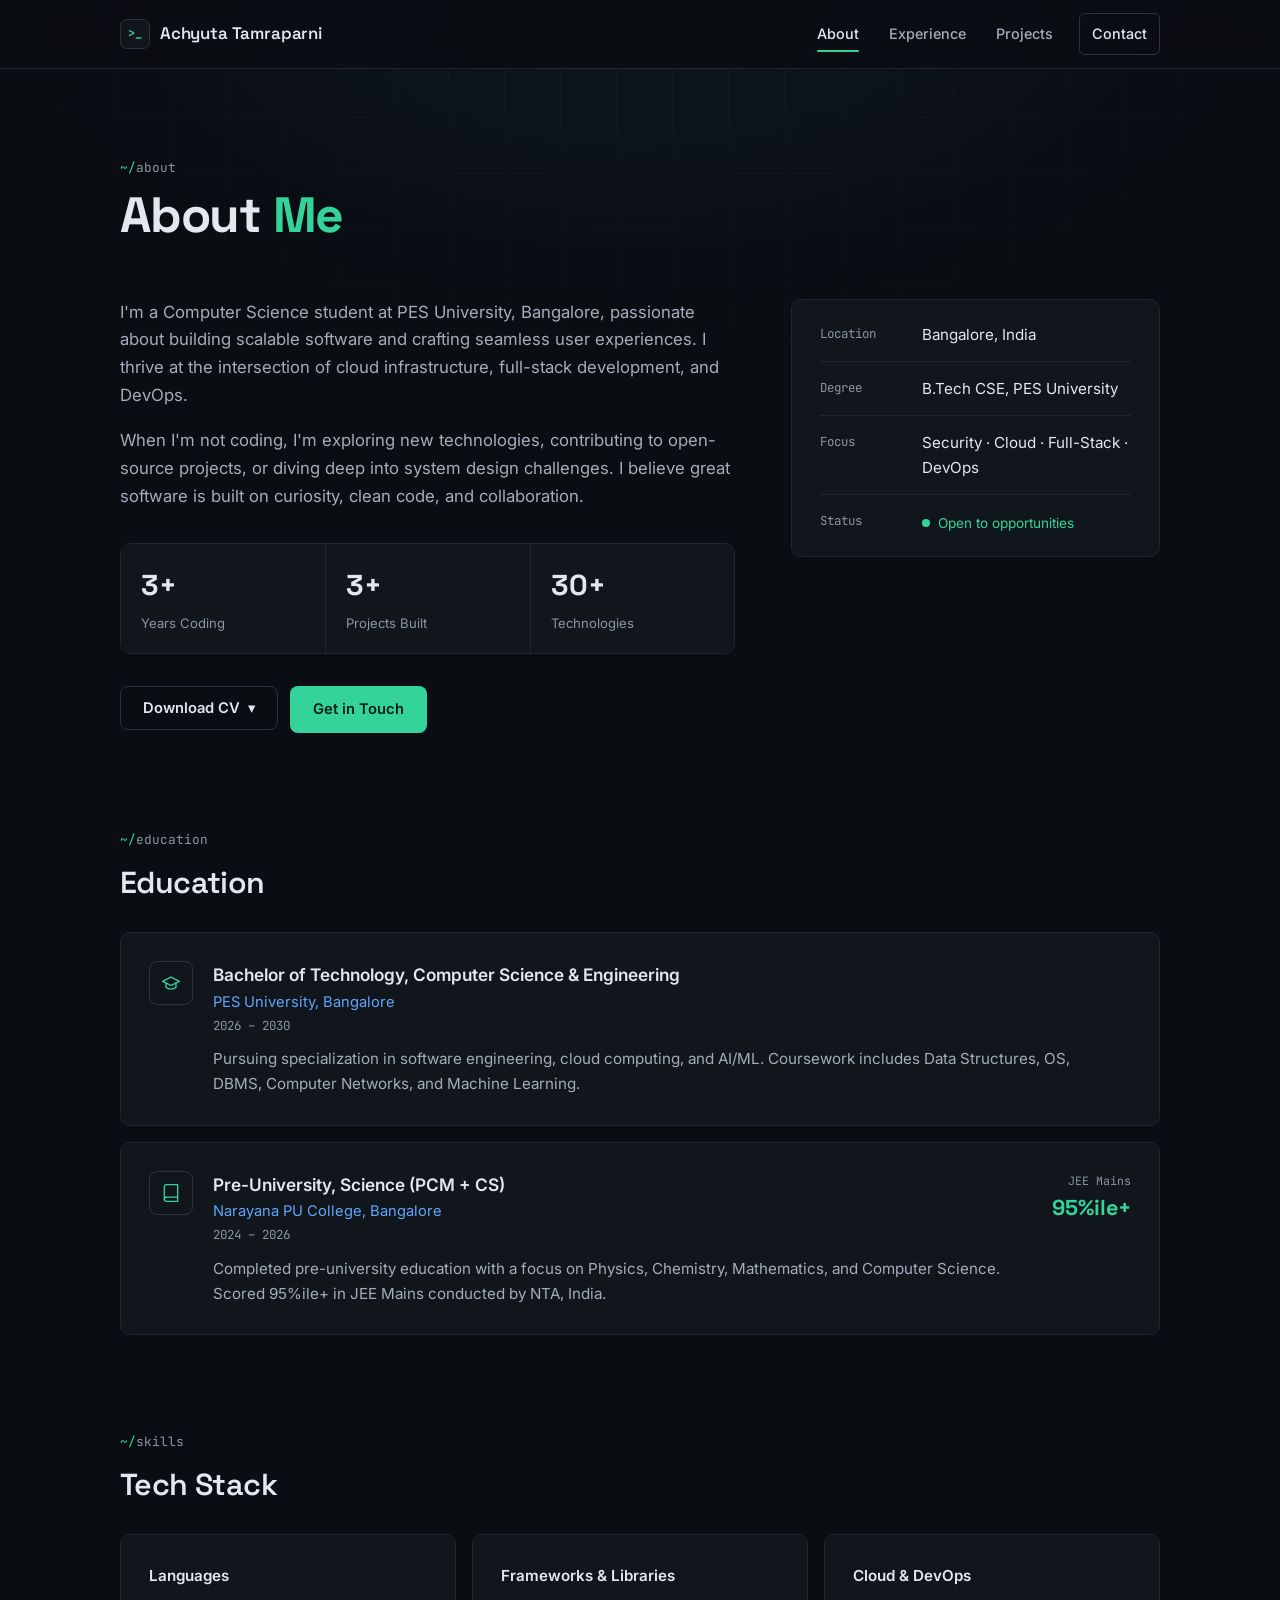
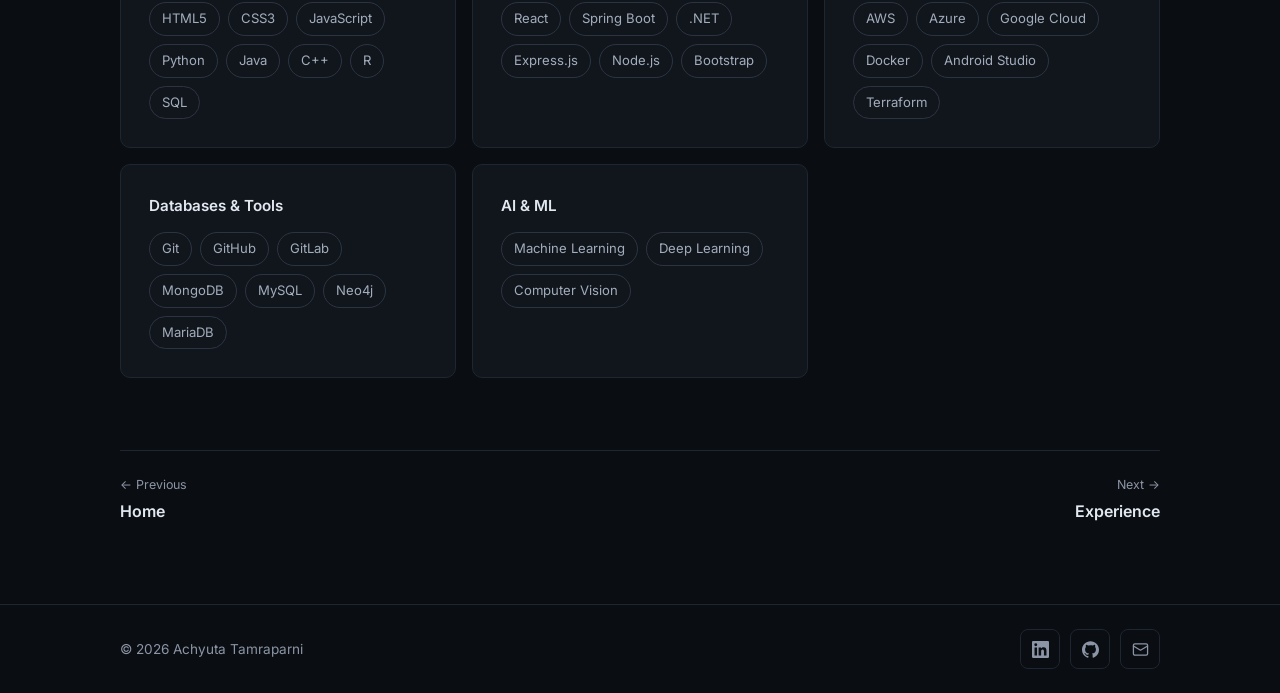
==== about.html @ a8dc063b "Redesign portfolio: dark terminal theme, multi-page layout - Split single page into Home, About, Exp" ====
<!DOCTYPE html>
<html lang="en">

<head>
  <meta charset="UTF-8" />
  <meta name="viewport" content="width=device-width, initial-scale=1.0" />
  <title>About · Achyuta Tamraparni</title>
  <meta name="description" content="About Achyuta Tamraparni: background, education and technical skills." />
  <meta property="og:title" content="About · Achyuta Tamraparni" />
  <meta property="og:description" content="About Achyuta Tamraparni: background, education and technical skills." />
  <meta property="og:image" content="./yuta-img.jpeg" />
  <meta name="theme-color" content="#0a0d12" />
  <link rel="icon" href="data:image/svg+xml,%3Csvg xmlns='http://www.w3.org/2000/svg' viewBox='0 0 32 32'%3E%3Crect width='32' height='32' rx='7' fill='%230a0d12'/%3E%3Ctext x='5' y='22' font-family='monospace' font-size='16' font-weight='700' fill='%2334d399'%3E&gt;_%3C/text%3E%3C/svg%3E" />
  <link rel="preconnect" href="https://fonts.googleapis.com" />
  <link rel="preconnect" href="https://fonts.gstatic.com" crossorigin />
  <link href="https://fonts.googleapis.com/css2?family=Inter:wght@400;500;600;700&family=JetBrains+Mono:wght@400;500;700&family=Space+Grotesk:wght@500;600;700&display=swap" rel="stylesheet" />
  <link rel="stylesheet" href="styles.css" />
</head>

<body>
  <a class="skip-link" href="#main">Skip to content</a>
  <nav id="navbar" aria-label="Primary">
    <div class="nav-inner">
      <a class="logo" href="index.html"><span class="logo-mark" aria-hidden="true">&gt;_</span>Achyuta Tamraparni</a>
      <ul class="nav-links">
        <li><a href="about.html" aria-current="page">About</a></li>
        <li><a href="experience.html">Experience</a></li>
        <li><a href="projects.html">Projects</a></li>
        <li><a href="contact.html" class="nav-cta">Contact</a></li>
      </ul>
      <button class="hamburger" id="hamburger" aria-label="Toggle menu" aria-expanded="false" aria-controls="mobileMenu">
        <span></span><span></span><span></span>
      </button>
    </div>
    <div class="mobile-menu" id="mobileMenu">
      <a href="index.html">Home</a>
      <a href="about.html" aria-current="page">About</a>
      <a href="experience.html">Experience</a>
      <a href="projects.html">Projects</a>
      <a href="contact.html">Contact</a>
    </div>
  </nav>

  <main id="main">
    <header class="page-header reveal">
      <div class="kicker">about</div>
      <h1 class="page-title">About <span class="accent">Me</span></h1>
    </header>

    <div class="about-grid">
      <div class="about-text reveal">
        <p>I'm a Computer Science student at PES University, Bangalore, passionate about building scalable software
          and crafting seamless user experiences. I thrive at the intersection of cloud infrastructure, full-stack
          development, and DevOps.</p>
        <p>When I'm not coding, I'm exploring new technologies, contributing to open-source projects, or diving deep
          into system design challenges. I believe great software is built on curiosity, clean code, and
          collaboration.</p>

        <div class="about-stats">
          <div class="stat-item"><span class="stat-num">3+</span><span class="stat-label">Years Coding</span></div>
          <div class="stat-item"><span class="stat-num">3+</span><span class="stat-label">Projects Built</span></div>
          <div class="stat-item"><span class="stat-num">30+</span><span class="stat-label">Technologies</span></div>
        </div>

        <div class="about-actions">
          <div class="download-dropdown">
            <button class="btn btn-outline download-btn" aria-haspopup="true" aria-expanded="false">
              Download CV <span class="arrow" aria-hidden="true">▾</span>
            </button>
            <div class="dropdown-menu">
              <a href="yuta-cv.pdf" download><span>PDF Format</span><span class="ext">.pdf</span></a>
              <a href="Modern_Simple_ATS_Friendly_LateX_CV.docx" download><span>DOCX Format</span><span class="ext">.docx</span></a>
            </div>
          </div>
          <a href="contact.html" class="btn btn-primary">Get in Touch</a>
        </div>
      </div>

      <div class="card info-card reveal">
        <div class="info-row"><span class="info-key">Location</span><span class="info-val">Bangalore, India</span></div>
        <div class="info-row"><span class="info-key">Degree</span><span class="info-val">B.Tech CSE, PES University</span></div>
        <div class="info-row"><span class="info-key">Focus</span><span class="info-val">Security · Cloud · Full-Stack · DevOps</span></div>
        <div class="info-row"><span class="info-key">Status</span><span class="info-val"><span class="status"><span class="badge-dot"></span>Open to opportunities</span></span></div>
      </div>
    </div>

    <section class="section" id="education" aria-labelledby="eduTitle">
      <div class="kicker">education</div>
      <h2 class="section-title"><span id="eduTitle">Education</span></h2>
      <div class="edu-list">
        <article class="card edu-card reveal">
          <div class="icon-box"><svg viewBox="0 0 24 24" aria-hidden="true" stroke-linecap="round" stroke-linejoin="round"><path d="M22 10 12 5 2 10l10 5 10-5z"/><path d="M6 12v5c3 3 9 3 12 0v-5"/></svg></div>
          <div>
            <h3 class="edu-degree">Bachelor of Technology, Computer Science &amp; Engineering</h3>
            <div class="edu-school">PES University, Bangalore</div>
            <div class="edu-year">2026 – 2030</div>
            <p class="edu-desc">Pursuing specialization in software engineering, cloud computing, and AI/ML. Coursework includes
              Data Structures, OS, DBMS, Computer Networks, and Machine Learning.</p>
          </div>
        </article>

        <article class="card edu-card reveal">
          <div class="icon-box"><svg viewBox="0 0 24 24" aria-hidden="true" stroke-linecap="round" stroke-linejoin="round"><path d="M4 19.5A2.5 2.5 0 0 1 6.5 17H20V2H6.5A2.5 2.5 0 0 0 4 4.5v15z"/><path d="M6.5 17A2.5 2.5 0 0 0 4 19.5 2.5 2.5 0 0 0 6.5 22H20v-5"/></svg></div>
          <div>
            <h3 class="edu-degree">Pre-University, Science (PCM + CS)</h3>
            <div class="edu-school">Narayana PU College, Bangalore</div>
            <div class="edu-year">2024 – 2026</div>
            <p class="edu-desc">Completed pre-university education with a focus on Physics, Chemistry, Mathematics, and
              Computer Science. Scored 95%ile+ in JEE Mains conducted by NTA, India.</p>
          </div>
          <div class="edu-score"><span>JEE Mains</span><strong>95%ile+</strong></div>
        </article>
      </div>
    </section>

    <section class="section" id="skills" aria-labelledby="skillsTitle">
      <div class="kicker">skills</div>
      <h2 class="section-title"><span id="skillsTitle">Tech Stack</span></h2>
      <div class="skills-grid">
        <div class="card reveal">
          <div class="skill-cat-label">Languages</div>
          <div class="skill-chips"><span class="skill-chip">HTML5</span><span class="skill-chip">CSS3</span><span class="skill-chip">JavaScript</span><span class="skill-chip">Python</span><span class="skill-chip">Java</span><span class="skill-chip">C++</span><span class="skill-chip">R</span><span class="skill-chip">SQL</span></div>
        </div>
        <div class="card reveal">
          <div class="skill-cat-label">Frameworks &amp; Libraries</div>
          <div class="skill-chips"><span class="skill-chip">React</span><span class="skill-chip">Spring Boot</span><span class="skill-chip">.NET</span><span class="skill-chip">Express.js</span><span class="skill-chip">Node.js</span><span class="skill-chip">Bootstrap</span></div>
        </div>
        <div class="card reveal">
          <div class="skill-cat-label">Cloud &amp; DevOps</div>
          <div class="skill-chips"><span class="skill-chip">AWS</span><span class="skill-chip">Azure</span><span class="skill-chip">Google Cloud</span><span class="skill-chip">Docker</span><span class="skill-chip">Android Studio</span><span class="skill-chip">Terraform</span></div>
        </div>
        <div class="card reveal">
          <div class="skill-cat-label">Databases &amp; Tools</div>
          <div class="skill-chips"><span class="skill-chip">Git</span><span class="skill-chip">GitHub</span><span class="skill-chip">GitLab</span><span class="skill-chip">MongoDB</span><span class="skill-chip">MySQL</span><span class="skill-chip">Neo4j</span><span class="skill-chip">MariaDB</span></div>
        </div>
        <div class="card reveal">
          <div class="skill-cat-label">AI &amp; ML</div>
          <div class="skill-chips"><span class="skill-chip">Machine Learning</span><span class="skill-chip">Deep Learning</span><span class="skill-chip">Computer Vision</span></div>
        </div>
      </div>
    </section>
    <nav class="pager" aria-label="Page navigation"><a href="index.html" class="prev"><span>← Previous</span>Home</a><a href="experience.html" class="next"><span>Next →</span>Experience</a></nav>
  </main>

  <footer class="site-footer">
    <div class="footer-inner">
      <span class="footer-copy">© <span id="year">2026</span> Achyuta Tamraparni</span>
      <div class="socials">
          <a href="https://www.linkedin.com/in/achyuta-tamraparni-a82a06256" class="social-link" aria-label="LinkedIn" target="_blank" rel="noopener"><svg viewBox="0 0 24 24" aria-hidden="true"><path d="M20.45 20.45h-3.56v-5.57c0-1.33-.03-3.04-1.85-3.04-1.86 0-2.14 1.45-2.14 2.95v5.66H9.34V9h3.41v1.56h.05c.48-.9 1.64-1.85 3.37-1.85 3.6 0 4.27 2.37 4.27 5.45v6.3zM5.34 7.43a2.07 2.07 0 1 1 0-4.14 2.07 2.07 0 0 1 0 4.14zm1.78 13.02H3.56V9h3.56v11.45zM22.22 0H1.77C.8 0 0 .78 0 1.73v20.54C0 23.22.8 24 1.77 24h20.45c.98 0 1.78-.78 1.78-1.73V1.73C24 .78 23.2 0 22.22 0z"/></svg></a>
          <a href="https://github.com/ollivanter" class="social-link" aria-label="GitHub" target="_blank" rel="noopener"><svg viewBox="0 0 24 24" aria-hidden="true"><path d="M12 .3C5.37.3 0 5.67 0 12.3c0 5.3 3.44 9.8 8.21 11.39.6.11.82-.26.82-.58v-2.03c-3.34.72-4.04-1.61-4.04-1.61-.55-1.39-1.34-1.76-1.34-1.76-1.09-.75.08-.73.08-.73 1.2.08 1.84 1.23 1.84 1.23 1.07 1.84 2.81 1.31 3.5 1 .11-.78.42-1.31.76-1.61-2.67-.3-5.47-1.33-5.47-5.93 0-1.31.47-2.38 1.24-3.22-.12-.3-.54-1.52.12-3.17 0 0 1.01-.32 3.3 1.23a11.5 11.5 0 0 1 3-.4c1.02.005 2.04.14 3 .4 2.28-1.55 3.29-1.23 3.29-1.23.66 1.65.24 2.87.12 3.17.77.84 1.23 1.91 1.23 3.22 0 4.61-2.81 5.63-5.48 5.92.43.37.81 1.1.81 2.22v3.29c0 .32.22.7.83.58C20.57 22.1 24 17.6 24 12.3 24 5.67 18.63.3 12 .3z"/></svg></a>
          <a href="mailto:achyutatamweb@gmail.com" class="social-link" aria-label="Email"><svg class="stroke" viewBox="0 0 24 24" aria-hidden="true" stroke-linecap="round" stroke-linejoin="round"><rect x="2" y="4" width="20" height="16" rx="2"/><path d="m22 7-10 6L2 7"/></svg></a>
        </div>
    </div>
  </footer>

  <script src="typewriter.js" defer></script>
</body>

</html>
---- styles.css ----
/* ═══════════════════════════════════════════════
   ACHYUTA PORTFOLIO — styles.css
   Dark, minimal theme with subtle terminal accents
   ═══════════════════════════════════════════════ */

:root {
  --bg: #0a0d12;
  --bg-elev: #0e1218;
  --surface: #11161d;
  --surface-2: #161c25;
  --border: #1e2631;
  --border-strong: #2b3542;

  --text: #e2e8f0;
  --text-dim: #a3adbb;
  --muted: #8b95a5;

  --accent: #34d399;
  --accent-hover: #5fe0b0;
  --accent-dim: rgba(52, 211, 153, .12);
  --blue: #60a5fa;
  --red: #f87171;

  --font-display: 'Space Grotesk', 'Inter', system-ui, sans-serif;
  --font-sans: 'Inter', system-ui, -apple-system, 'Segoe UI', Roboto, sans-serif;
  --font-mono: 'JetBrains Mono', ui-monospace, SFMono-Regular, Menlo, Consolas, monospace;

  --radius: 10px;
  --nav-h: 68px;
  --maxw: 1120px;
  --gutter: clamp(16px, 4vw, 40px);
}

*,
*::before,
*::after {
  box-sizing: border-box;
  margin: 0;
  padding: 0;
}

html {
  -webkit-text-size-adjust: 100%;
  scroll-behavior: smooth;
}

body {
  min-height: 100vh;
  display: flex;
  flex-direction: column;
  background: var(--bg);
  color: var(--text);
  font-family: var(--font-sans);
  font-size: 16px;
  line-height: 1.65;
  -webkit-font-smoothing: antialiased;
  overflow-x: hidden;
}

/* Faint grid that fades out toward the edges */
body::before {
  content: '';
  position: fixed;
  inset: 0;
  z-index: -1;
  pointer-events: none;
  background-image:
    linear-gradient(rgba(255, 255, 255, .025) 1px, transparent 1px),
    linear-gradient(90deg, rgba(255, 255, 255, .025) 1px, transparent 1px);
  background-size: 56px 56px;
  -webkit-mask-image: radial-gradient(ellipse 70% 55% at 50% 0%, #000 20%, transparent 100%);
  mask-image: radial-gradient(ellipse 70% 55% at 50% 0%, #000 20%, transparent 100%);
}

/* Soft accent glow at the top of the viewport */
body::after {
  content: '';
  position: fixed;
  top: -35vh;
  left: 50%;
  width: 100vw;
  height: 70vh;
  transform: translateX(-50%);
  z-index: -1;
  pointer-events: none;
  background: radial-gradient(ellipse at center, rgba(52, 211, 153, .06), rgba(96, 165, 250, .03) 40%, transparent 70%);
}

img {
  max-width: 100%;
  display: block;
}

a {
  color: inherit;
  text-decoration: none;
}

::selection {
  background: var(--accent);
  color: var(--bg);
}

:focus-visible {
  outline: 2px solid var(--accent);
  outline-offset: 3px;
  border-radius: 4px;
}

.skip-link {
  position: absolute;
  left: 16px;
  top: -48px;
  z-index: 200;
  padding: 8px 14px;
  background: var(--accent);
  color: var(--bg);
  font-size: .85rem;
  font-weight: 600;
  border-radius: 6px;
}

.skip-link:focus {
  top: 12px;
}

.accent {
  color: var(--accent);
}

/* ═══ NAVBAR ═══ */
#navbar {
  position: sticky;
  top: 0;
  z-index: 100;
  background: rgba(10, 13, 18, .8);
  -webkit-backdrop-filter: blur(12px);
  backdrop-filter: blur(12px);
  border-bottom: 1px solid var(--border);
}

.nav-inner {
  max-width: var(--maxw);
  height: var(--nav-h);
  margin: 0 auto;
  padding: 0 var(--gutter);
  display: flex;
  align-items: center;
  justify-content: space-between;
  gap: 24px;
}

.logo {
  display: inline-flex;
  align-items: center;
  gap: 10px;
  font-family: var(--font-display);
  font-size: 1.05rem;
  font-weight: 600;
  letter-spacing: -.01em;
  white-space: nowrap;
}

.logo-mark {
  display: grid;
  place-items: center;
  width: 30px;
  height: 30px;
  border: 1px solid var(--border-strong);
  border-radius: 7px;
  background: var(--surface);
  font-family: var(--font-mono);
  font-size: .75rem;
  font-weight: 700;
  color: var(--accent);
}

.nav-links {
  display: flex;
  align-items: center;
  gap: 6px;
  list-style: none;
}

.nav-links a {
  position: relative;
  display: block;
  padding: 8px 12px;
  border-radius: 6px;
  font-size: .9rem;
  font-weight: 500;
  color: var(--text-dim);
  transition: color .2s, background .2s;
}

.nav-links a:hover {
  color: var(--text);
}

.nav-links a[aria-current="page"] {
  color: var(--text);
}

.nav-links a[aria-current="page"]:not(.nav-cta)::after {
  content: '';
  position: absolute;
  left: 12px;
  right: 12px;
  bottom: 2px;
  height: 2px;
  border-radius: 2px;
  background: var(--accent);
}

.nav-links .nav-cta {
  margin-left: 8px;
  border: 1px solid var(--border-strong);
  color: var(--text);
}

.nav-links .nav-cta:hover,
.nav-links .nav-cta[aria-current="page"] {
  border-color: var(--accent);
  color: var(--accent);
}

.hamburger {
  display: none;
  flex-direction: column;
  justify-content: center;
  gap: 5px;
  width: 40px;
  height: 40px;
  padding: 0 9px;
  background: none;
  border: 1px solid var(--border);
  border-radius: 8px;
  cursor: pointer;
}

.hamburger span {
  display: block;
  height: 2px;
  background: var(--text);
  transition: transform .25s, opacity .25s;
}

.hamburger.open span:nth-child(1) {
  transform: translateY(7px) rotate(45deg);
}

.hamburger.open span:nth-child(2) {
  opacity: 0;
}

.hamburger.open span:nth-child(3) {
  transform: translateY(-7px) rotate(-45deg);
}

.mobile-menu {
  display: none;
}

/* ═══ LAYOUT ═══ */
main {
  flex: 1;
  width: 100%;
  max-width: var(--maxw);
  margin: 0 auto;
  padding: clamp(40px, 7vw, 88px) var(--gutter) 80px;
}

/* Small mono label above headings, e.g. "~/projects" */
.kicker {
  font-family: var(--font-mono);
  font-size: .8rem;
  color: var(--muted);
}

.kicker::before {
  content: '~/';
  color: var(--accent);
}

.page-header {
  margin-bottom: clamp(32px, 5vw, 56px);
}

.page-title {
  margin-top: 10px;
  font-family: var(--font-display);
  font-size: clamp(2.1rem, 5vw, 3.1rem);
  font-weight: 700;
  line-height: 1.1;
  letter-spacing: -.025em;
}

.page-sub {
  margin-top: 12px;
  max-width: 60ch;
  color: var(--text-dim);
  font-size: 1.05rem;
}

.section {
  margin-top: clamp(56px, 9vw, 96px);
}

.section-title {
  margin: 8px 0 24px;
  font-family: var(--font-display);
  font-size: clamp(1.5rem, 3vw, 1.9rem);
  font-weight: 600;
  letter-spacing: -.02em;
}

/* ═══ TERMINAL (home only) ═══ */
.terminal {
  background: var(--bg-elev);
  border: 1px solid var(--border);
  border-radius: var(--radius);
  box-shadow: 0 24px 60px -28px rgba(0, 0, 0, .8);
  overflow: hidden;
}

.term-bar {
  display: flex;
  align-items: center;
  gap: 12px;
  height: 36px;
  padding: 0 14px;
  background: var(--surface);
  border-bottom: 1px solid var(--border);
  font-family: var(--font-mono);
  font-size: .75rem;
  color: var(--muted);
}

.term-dots {
  display: flex;
  gap: 6px;
}

.term-dots i {
  width: 10px;
  height: 10px;
  border-radius: 50%;
  background: var(--border-strong);
}

.term-body {
  padding: 18px 20px 22px;
  font-family: var(--font-mono);
  font-size: .86rem;
  line-height: 1.7;
}

.prompt {
  color: var(--text);
  overflow-wrap: anywhere;
}

.prompt .line {
  display: block;
}

.prompt .frame {
  color: var(--accent);
}

.prompt .user {
  color: var(--blue);
  font-weight: 700;
}

.prompt .path {
  font-weight: 700;
}

.prompt .sym {
  color: var(--blue);
  font-weight: 700;
}

.term-body .out {
  margin: 4px 0 14px;
  color: var(--text-dim);
}

.caret {
  display: inline-block;
  width: .55em;
  height: 1.1em;
  vertical-align: text-bottom;
  background: var(--accent);
  animation: blink 1.1s steps(1) infinite;
}

@keyframes blink {
  50% {
    opacity: 0;
  }
}

.ls-list {
  display: grid;
  gap: 2px;
  margin: 4px 0 14px;
  list-style: none;
}

.ls-list a {
  display: grid;
  grid-template-columns: auto 1fr;
  gap: 18px;
  padding: 3px 8px;
  margin: 0 -8px;
  border-radius: 5px;
  color: var(--text-dim);
  transition: background .15s;
}

.ls-list a:hover {
  background: var(--surface-2);
}

.ls-list .perm {
  color: var(--muted);
}

.ls-list .name {
  color: var(--blue);
  font-weight: 700;
}

.ls-list a:hover .name {
  color: var(--accent);
}

.ls-list .desc {
  color: var(--muted);
}

/* ═══ BUTTONS ═══ */
.btn {
  display: inline-flex;
  align-items: center;
  justify-content: center;
  gap: 8px;
  min-height: 44px;
  padding: 10px 22px;
  border: 1px solid transparent;
  border-radius: 8px;
  font-family: var(--font-sans);
  font-size: .92rem;
  font-weight: 600;
  cursor: pointer;
  transition: background .2s, color .2s, border-color .2s;
}

.btn-primary {
  background: var(--accent);
  color: #062016;
}

.btn-primary:hover {
  background: var(--accent-hover);
}

.btn-outline {
  border-color: var(--border-strong);
  color: var(--text);
  background: transparent;
}

.btn-outline:hover {
  border-color: var(--accent);
  color: var(--accent);
}

.btn:disabled {
  opacity: .7;
  cursor: progress;
}

/* ═══ SOCIALS ═══ */
.socials {
  display: flex;
  gap: 10px;
}

.social-link {
  display: grid;
  place-items: center;
  width: 40px;
  height: 40px;
  border: 1px solid var(--border);
  border-radius: 8px;
  color: var(--muted);
  transition: color .2s, border-color .2s;
}

.social-link:hover {
  color: var(--accent);
  border-color: var(--accent);
}

.social-link svg {
  width: 17px;
  height: 17px;
  fill: currentColor;
}

.social-link svg.stroke {
  fill: none;
  stroke: currentColor;
  stroke-width: 1.8;
}

/* ═══ STATUS BADGE ═══ */
.status {
  display: inline-flex;
  align-items: center;
  gap: 8px;
  font-size: .85rem;
  color: var(--accent);
}

.badge-dot {
  width: 8px;
  height: 8px;
  flex: none;
  border-radius: 50%;
  background: var(--accent);
  box-shadow: 0 0 0 0 rgba(52, 211, 153, .6);
  animation: pulse 2s infinite;
}

@keyframes pulse {
  70% {
    box-shadow: 0 0 0 8px rgba(52, 211, 153, 0);
  }

  100% {
    box-shadow: 0 0 0 0 rgba(52, 211, 153, 0);
  }
}

/* ═══ HOME / HERO ═══ */
.hero {
  display: grid;
  grid-template-columns: minmax(0, 1fr) auto;
  gap: clamp(32px, 6vw, 80px);
  align-items: center;
}

.hero-name {
  margin: 14px 0 16px;
  font-family: var(--font-display);
  font-size: clamp(2.6rem, 7vw, 4.4rem);
  font-weight: 700;
  line-height: 1.02;
  letter-spacing: -.035em;
}

.hero-role-row {
  min-height: 1.8em;
  font-family: var(--font-mono);
  font-size: clamp(1rem, 2.3vw, 1.2rem);
  color: var(--text-dim);
}

#typedText {
  color: var(--text);
}

.hero-meta {
  margin-top: 16px;
  max-width: 52ch;
  color: var(--text-dim);
  font-size: 1.02rem;
}

.hero-actions {
  display: flex;
  flex-wrap: wrap;
  gap: 12px;
  margin: 32px 0 28px;
}

.hero-photo-card {
  width: 300px;
  background: var(--surface);
  border: 1px solid var(--border);
  border-radius: 14px;
  padding: 10px;
}

.hero-photo {
  width: 100%;
  height: auto;
  aspect-ratio: 4 / 5;
  object-fit: cover;
  border-radius: 8px;
}

.hero-photo-initials {
  display: none;
  aspect-ratio: 4 / 5;
  place-items: center;
  font-family: var(--font-display);
  font-size: 3rem;
  color: var(--accent);
}

.hero-photo-card.no-img .hero-photo {
  display: none;
}

.hero-photo-card.no-img .hero-photo-initials {
  display: grid;
}

.photo-caption {
  display: flex;
  justify-content: space-between;
  align-items: center;
  gap: 12px;
  padding: 12px 6px 4px;
  font-size: .85rem;
  color: var(--muted);
}

.home-terminal {
  margin-top: clamp(56px, 9vw, 96px);
}

/* ═══ CARDS (shared) ═══ */
.card {
  background: var(--surface);
  border: 1px solid var(--border);
  border-radius: var(--radius);
  padding: clamp(20px, 3vw, 28px);
  transition: border-color .25s, transform .25s;
}

.card:hover {
  border-color: var(--border-strong);
}

.placeholder {
  color: var(--muted);
  font-style: italic;
}

.tags {
  display: flex;
  flex-wrap: wrap;
  gap: 6px;
  margin-top: 16px;
}

.tags span {
  padding: 3px 9px;
  border-radius: 999px;
  background: var(--accent-dim);
  color: var(--accent);
  font-family: var(--font-mono);
  font-size: .72rem;
}

.icon-box {
  display: grid;
  place-items: center;
  flex: none;
  width: 44px;
  height: 44px;
  border: 1px solid var(--border-strong);
  border-radius: 8px;
  color: var(--accent);
}

.icon-box svg {
  width: 20px;
  height: 20px;
  stroke: currentColor;
  fill: none;
  stroke-width: 1.6;
}

/* ═══ ABOUT ═══ */
.about-grid {
  display: grid;
  grid-template-columns: minmax(0, 1.25fr) minmax(0, .75fr);
  gap: clamp(28px, 5vw, 56px);
  align-items: start;
}

.about-text p {
  color: var(--text-dim);
  font-size: 1.05rem;
  margin-bottom: 18px;
}

.about-stats {
  display: grid;
  grid-template-columns: repeat(3, 1fr);
  margin: 32px 0;
  border: 1px solid var(--border);
  border-radius: var(--radius);
  overflow: hidden;
}

.stat-item {
  padding: 18px 20px;
  background: var(--surface);
}

.stat-item+.stat-item {
  border-left: 1px solid var(--border);
}

.stat-num {
  display: block;
  font-family: var(--font-display);
  font-size: 1.8rem;
  font-weight: 700;
  color: var(--text);
}

.stat-label {
  font-size: .82rem;
  color: var(--muted);
}

.about-actions {
  display: flex;
  flex-wrap: wrap;
  gap: 12px;
}

.info-card {
  display: grid;
  gap: 0;
  padding: 8px clamp(20px, 3vw, 28px);
}

.info-row {
  display: grid;
  grid-template-columns: 9ch minmax(0, 1fr);
  gap: 12px;
  padding: 14px 0;
  border-bottom: 1px solid var(--border);
}

.info-row:last-child {
  border-bottom: 0;
}

.info-key {
  font-family: var(--font-mono);
  font-size: .78rem;
  color: var(--muted);
  padding-top: 2px;
}

.info-val {
  font-size: .95rem;
  color: var(--text);
}

/* CV download dropdown */
.download-dropdown {
  position: relative;
  display: inline-block;
}

.download-btn .arrow {
  transition: transform .2s;
}

.download-dropdown.active .download-btn .arrow {
  transform: rotate(180deg);
}

.dropdown-menu {
  position: absolute;
  top: calc(100% + 8px);
  left: 0;
  z-index: 20;
  min-width: 200px;
  padding: 6px;
  background: var(--surface-2);
  border: 1px solid var(--border-strong);
  border-radius: var(--radius);
  box-shadow: 0 16px 40px rgba(0, 0, 0, .5);
  opacity: 0;
  visibility: hidden;
  transform: translateY(-6px);
  transition: opacity .18s, transform .18s, visibility .18s;
}

.download-dropdown.active .dropdown-menu {
  opacity: 1;
  visibility: visible;
  transform: translateY(0);
}

.dropdown-menu a {
  display: flex;
  justify-content: space-between;
  gap: 12px;
  padding: 10px 12px;
  border-radius: 6px;
  font-size: .88rem;
  color: var(--text-dim);
}

.dropdown-menu a:hover {
  background: var(--accent-dim);
  color: var(--accent);
}

.dropdown-menu .ext {
  font-family: var(--font-mono);
  font-size: .78rem;
  color: var(--muted);
}

/* ═══ EDUCATION ═══ */
.edu-list {
  display: grid;
  gap: 16px;
}

.edu-card {
  display: grid;
  grid-template-columns: auto minmax(0, 1fr) auto;
  gap: 20px;
  align-items: start;
}

.edu-degree {
  font-size: 1.08rem;
  font-weight: 600;
}

.edu-school {
  color: var(--blue);
  font-size: .92rem;
}

.edu-year {
  margin: 2px 0 10px;
  font-family: var(--font-mono);
  font-size: .78rem;
  color: var(--muted);
}

.edu-desc {
  color: var(--text-dim);
  font-size: .95rem;
}

.edu-score {
  text-align: right;
}

.edu-score span {
  display: block;
  font-family: var(--font-mono);
  font-size: .72rem;
  color: var(--muted);
}

.edu-score strong {
  font-family: var(--font-display);
  font-size: 1.35rem;
  color: var(--accent);
}

/* ═══ SKILLS ═══ */
.skills-grid {
  display: grid;
  grid-template-columns: repeat(auto-fit, minmax(min(100%, 300px), 1fr));
  gap: 16px;
}

.skill-cat-label {
  margin-bottom: 14px;
  font-size: .95rem;
  font-weight: 600;
}

.skill-chips {
  display: flex;
  flex-wrap: wrap;
  gap: 8px;
}

.skill-chip {
  padding: 5px 12px;
  border: 1px solid var(--border-strong);
  border-radius: 999px;
  font-size: .82rem;
  color: var(--text-dim);
  transition: color .2s, border-color .2s;
}

.skill-chip:hover {
  color: var(--accent);
  border-color: var(--accent);
}

/* ═══ EXPERIENCE (timeline) ═══ */
.timeline {
  position: relative;
  display: grid;
  gap: 20px;
  padding-left: 28px;
}

.timeline::before {
  content: '';
  position: absolute;
  left: 5px;
  top: 8px;
  bottom: 8px;
  width: 1px;
  background: var(--border-strong);
}

.timeline-item {
  position: relative;
}

.timeline-dot {
  position: absolute;
  left: -28px;
  top: 30px;
  width: 11px;
  height: 11px;
  border-radius: 50%;
  background: var(--bg);
  border: 2px solid var(--accent);
}

.tl-header {
  display: flex;
  flex-wrap: wrap;
  justify-content: space-between;
  gap: 8px 16px;
  margin-bottom: 14px;
}

.tl-role {
  font-size: 1.1rem;
  font-weight: 600;
}

.tl-org {
  color: var(--blue);
  font-size: .92rem;
}

.tl-date {
  font-family: var(--font-mono);
  font-size: .78rem;
  color: var(--muted);
}

.tl-bullets {
  display: grid;
  gap: 6px;
  list-style: none;
  color: var(--text-dim);
  font-size: .95rem;
}

.tl-bullets li {
  position: relative;
  padding-left: 18px;
}

.tl-bullets li::before {
  content: '';
  position: absolute;
  left: 2px;
  top: .7em;
  width: 6px;
  height: 6px;
  border-radius: 50%;
  background: var(--accent);
}

/* ═══ PROJECTS ═══ */
.projects-grid {
  display: grid;
  grid-template-columns: repeat(auto-fit, minmax(min(100%, 300px), 1fr));
  gap: 20px;
}

.project-card {
  display: flex;
  flex-direction: column;
}

.project-card:hover {
  border-color: rgba(52, 211, 153, .45);
  transform: translateY(-2px);
}

.project-top {
  display: flex;
  justify-content: space-between;
  align-items: center;
  margin-bottom: 18px;
}

.project-num {
  font-family: var(--font-mono);
  font-size: .78rem;
  color: var(--muted);
}

.project-title {
  margin-bottom: 8px;
  font-family: var(--font-display);
  font-size: 1.25rem;
  font-weight: 600;
  letter-spacing: -.01em;
}

.project-desc {
  flex: 1;
  color: var(--text-dim);
  font-size: .95rem;
}

.project-links {
  display: flex;
  gap: 20px;
  margin-top: 20px;
  padding-top: 16px;
  border-top: 1px solid var(--border);
}

.project-link {
  font-size: .88rem;
  font-weight: 500;
  color: var(--text-dim);
  transition: color .2s;
}

.project-link:hover {
  color: var(--accent);
}

/* ═══ CONTACT ═══ */
.contact-grid {
  display: grid;
  grid-template-columns: minmax(0, .8fr) minmax(0, 1.2fr);
  gap: clamp(24px, 4vw, 48px);
  align-items: start;
}

.contact-info {
  display: grid;
  gap: 12px;
}

.contact-item {
  display: flex;
  align-items: center;
  gap: 16px;
  padding: 16px 18px;
}

.contact-item>div:last-child {
  min-width: 0;
}

.contact-label {
  font-size: .78rem;
  color: var(--muted);
}

.contact-val {
  display: block;
  overflow-wrap: anywhere;
  color: var(--text);
  font-size: .95rem;
  transition: color .2s;
}

a.contact-val:hover {
  color: var(--accent);
}

.contact-form {
  display: grid;
  gap: 18px;
}

.form-row {
  display: grid;
  grid-template-columns: 1fr 1fr;
  gap: 18px;
}

.field {
  display: grid;
  gap: 6px;
}

.field label {
  font-size: .85rem;
  font-weight: 500;
  color: var(--text-dim);
}

.form-input {
  width: 100%;
  padding: 11px 14px;
  background: var(--bg);
  border: 1px solid var(--border-strong);
  border-radius: 8px;
  color: var(--text);
  font-family: var(--font-sans);
  font-size: .95rem;
  transition: border-color .2s, box-shadow .2s;
}

.form-input::placeholder {
  color: #5f6978;
}

.form-input:focus {
  outline: none;
  border-color: var(--accent);
  box-shadow: 0 0 0 3px var(--accent-dim);
}

.form-textarea {
  min-height: 160px;
  resize: vertical;
}

.form-btn {
  justify-self: start;
}

.form-feedback {
  min-height: 1.2em;
  font-size: .88rem;
}

.form-feedback:empty {
  display: none;
}

.form-feedback.success {
  color: var(--accent);
}

.form-feedback.error {
  color: var(--red);
}

/* ═══ PAGER ═══ */
.pager {
  display: flex;
  justify-content: space-between;
  gap: 16px;
  margin-top: 72px;
  padding-top: 24px;
  border-top: 1px solid var(--border);
}

.pager a {
  display: grid;
  gap: 2px;
  font-weight: 600;
  color: var(--text);
  transition: color .2s;
}

.pager a span {
  font-size: .78rem;
  font-weight: 400;
  color: var(--muted);
}

.pager a:hover {
  color: var(--accent);
}

.pager .next {
  margin-left: auto;
  text-align: right;
}

/* ═══ FOOTER ═══ */
.site-footer {
  border-top: 1px solid var(--border);
}

.footer-inner {
  max-width: var(--maxw);
  margin: 0 auto;
  padding: 24px var(--gutter);
  display: flex;
  flex-wrap: wrap;
  align-items: center;
  justify-content: space-between;
  gap: 16px;
}

.footer-copy {
  font-size: .85rem;
  color: var(--muted);
}

/* ═══ REVEAL ANIMATION ═══ */
.reveal {
  opacity: 0;
  transform: translateY(14px);
  transition: opacity .6s ease, transform .6s ease;
}

.reveal.visible {
  opacity: 1;
  transform: none;
}

/* ═══ RESPONSIVE ═══ */
@media (max-width: 860px) {

  .nav-links {
    display: none;
  }

  .hamburger {
    display: flex;
  }

  .mobile-menu {
    display: grid;
    max-height: 0;
    overflow: hidden;
    padding: 0 var(--gutter);
    border-top: 1px solid transparent;
    transition: max-height .3s ease, padding .3s ease, border-color .3s;
  }

  .mobile-menu.open {
    max-height: 400px;
    padding: 8px var(--gutter) 16px;
    border-top-color: var(--border);
  }

  .mobile-menu a {
    padding: 12px 0;
    font-weight: 500;
    color: var(--text-dim);
    border-bottom: 1px solid var(--border);
  }

  .mobile-menu a:last-child {
    border-bottom: 0;
  }

  .mobile-menu a[aria-current="page"] {
    color: var(--accent);
  }

  .hero {
    grid-template-columns: 1fr;
  }

  .hero-photo-card {
    grid-row: 1;
    width: 200px;
  }

  .photo-caption span:first-child {
    display: none;
  }

  .about-grid,
  .contact-grid {
    grid-template-columns: 1fr;
  }
}

@media (max-width: 600px) {
  body {
    font-size: 15px;
  }

  .term-body {
    padding: 14px 14px 18px;
    font-size: .78rem;
  }

  .ls-list a {
    grid-template-columns: 1fr;
    gap: 0;
  }

  .ls-list .perm {
    display: none;
  }

  .hero-actions .btn {
    flex: 1 1 auto;
  }

  .about-stats {
    grid-template-columns: 1fr;
  }

  .stat-item+.stat-item {
    border-left: 0;
    border-top: 1px solid var(--border);
  }

  .form-row {
    grid-template-columns: 1fr;
  }

  .form-btn {
    justify-self: stretch;
  }

  .edu-card {
    grid-template-columns: 1fr;
    gap: 12px;
  }

  .edu-score {
    text-align: left;
  }

  .footer-inner {
    flex-direction: column;
    text-align: center;
  }
}

@media (prefers-reduced-motion: reduce) {

  *,
  *::before,
  *::after {
    animation-duration: .01ms !important;
    animation-iteration-count: 1 !important;
    transition-duration: .01ms !important;
    scroll-behavior: auto !important;
  }

  .reveal {
    opacity: 1;
    transform: none;
  }
}
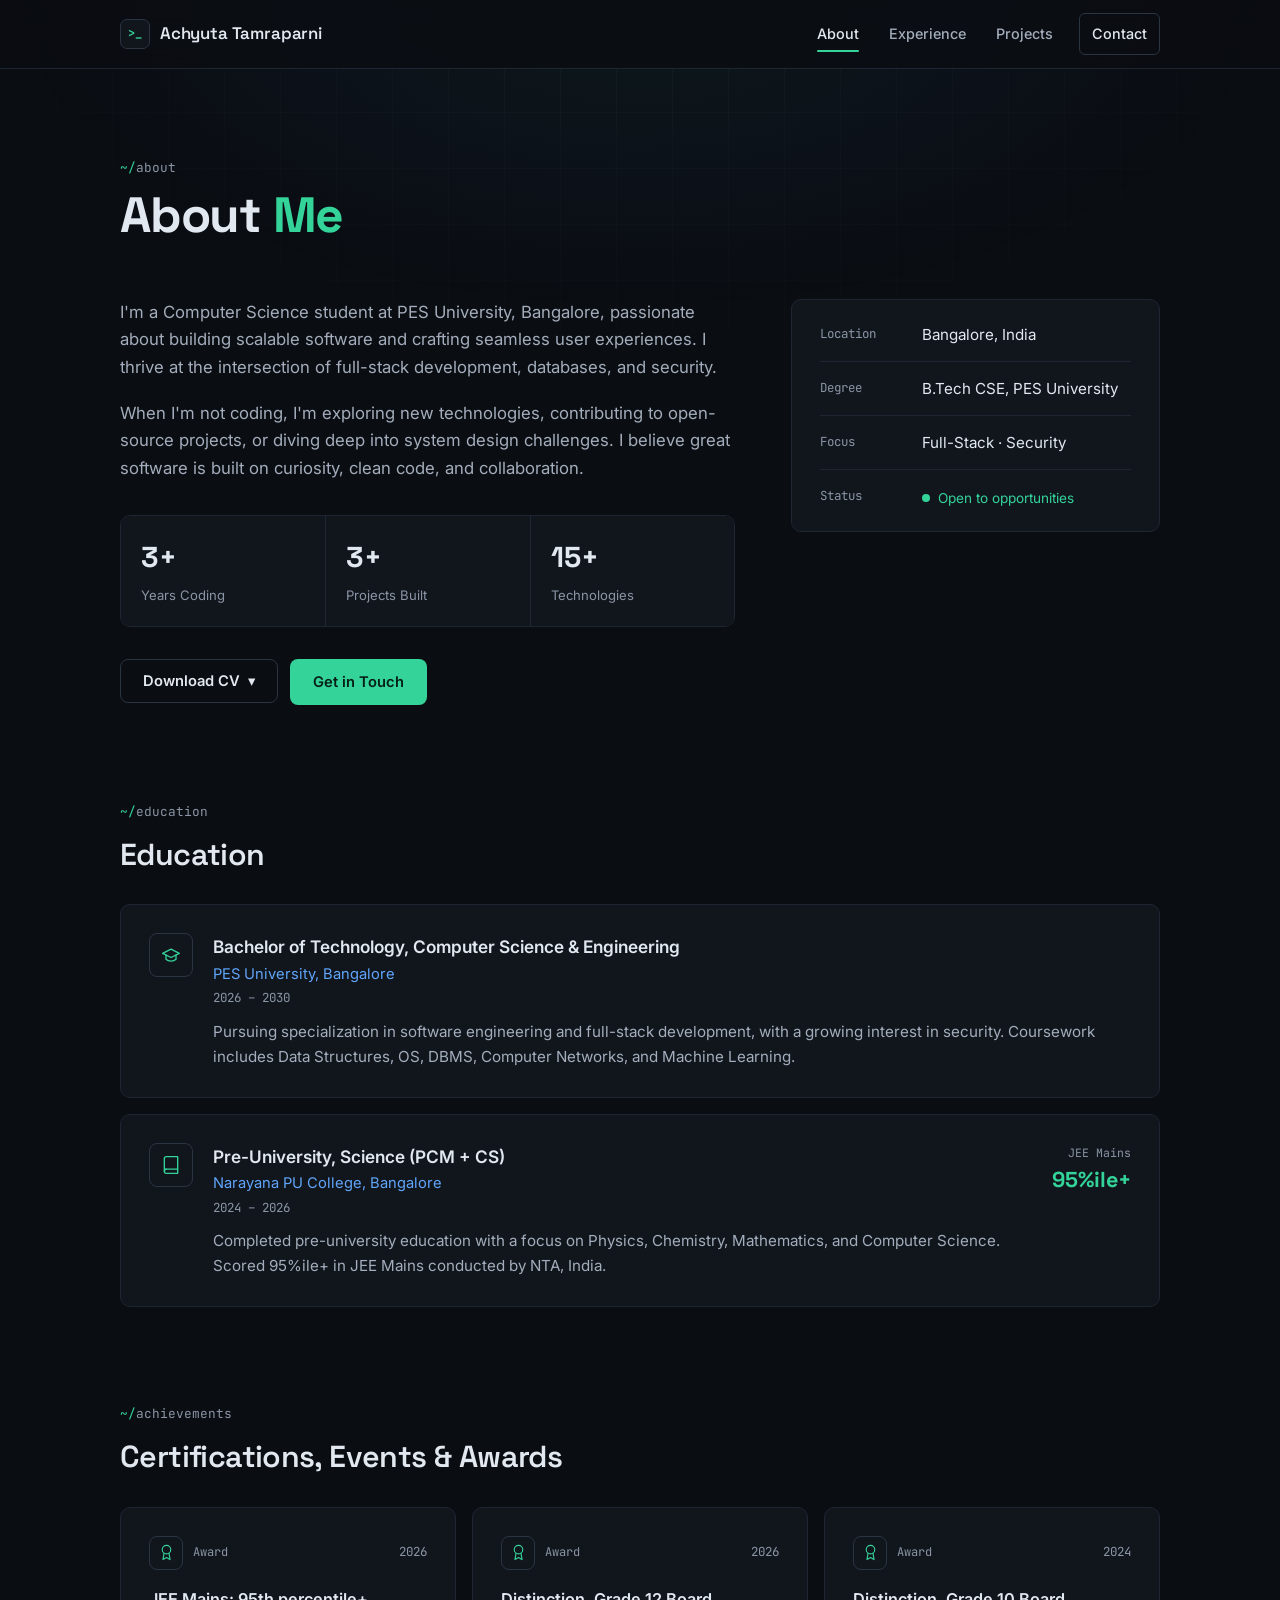
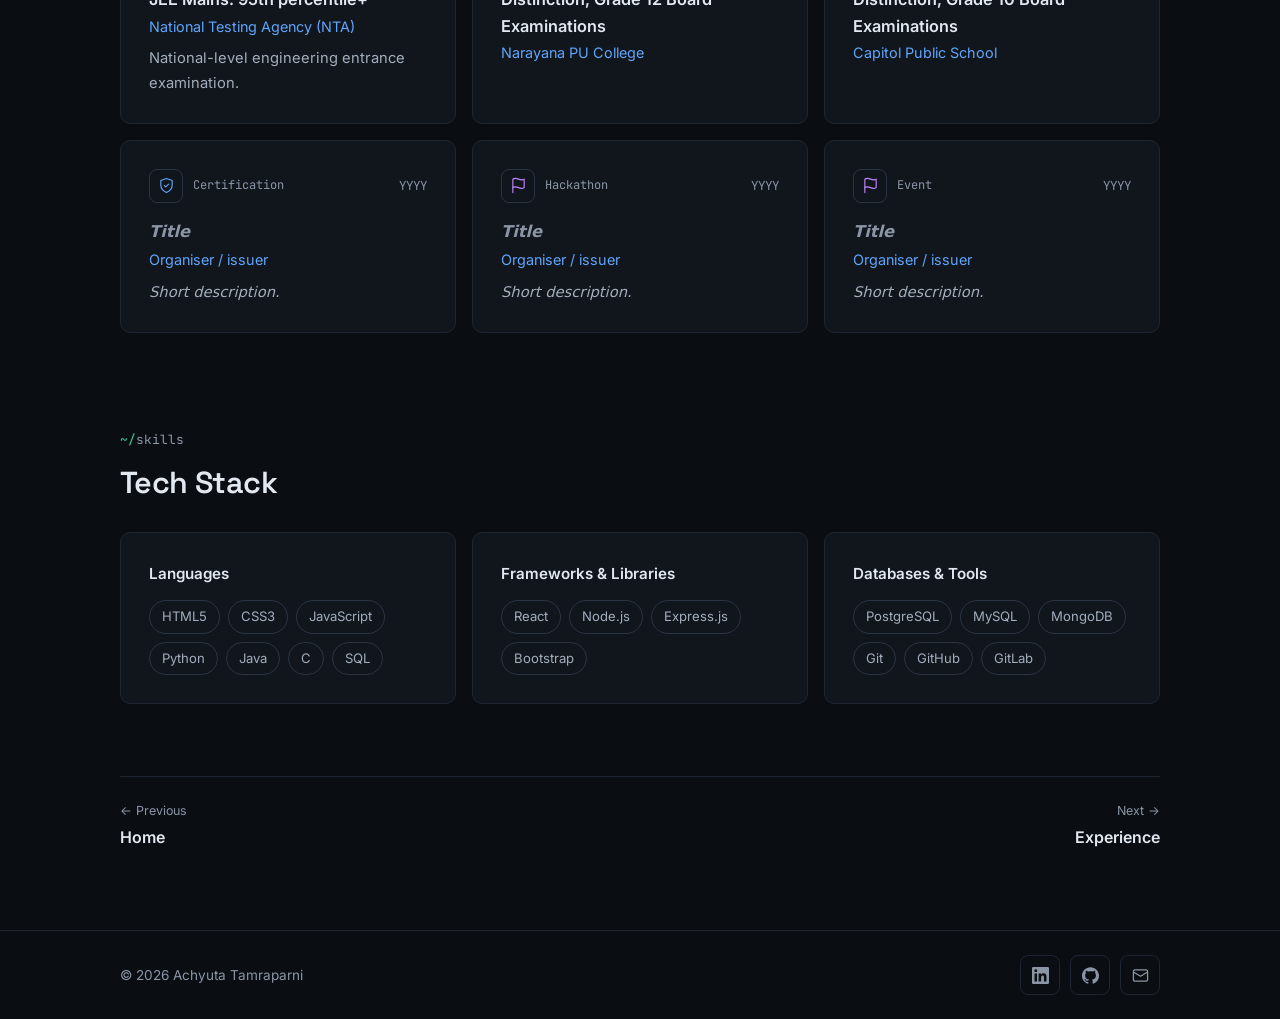
==== commit e8829980: "Update tech stack, add achievements section, refocus copy - Trim Tech Stack to languages, web framew" ====
--- a/about.html
+++ b/about.html
@@ -50,8 +50,8 @@
     <div class="about-grid">
       <div class="about-text reveal">
         <p>I'm a Computer Science student at PES University, Bangalore, passionate about building scalable software
-          and crafting seamless user experiences. I thrive at the intersection of cloud infrastructure, full-stack
-          development, and DevOps.</p>
+          and crafting seamless user experiences. I thrive at the intersection of full-stack development, databases,
+          and security.</p>
         <p>When I'm not coding, I'm exploring new technologies, contributing to open-source projects, or diving deep
           into system design challenges. I believe great software is built on curiosity, clean code, and
           collaboration.</p>
@@ -59,7 +59,7 @@
         <div class="about-stats">
           <div class="stat-item"><span class="stat-num">3+</span><span class="stat-label">Years Coding</span></div>
           <div class="stat-item"><span class="stat-num">3+</span><span class="stat-label">Projects Built</span></div>
-          <div class="stat-item"><span class="stat-num">30+</span><span class="stat-label">Technologies</span></div>
+          <div class="stat-item"><span class="stat-num">15+</span><span class="stat-label">Technologies</span></div>
         </div>
 
         <div class="about-actions">
@@ -79,7 +79,7 @@
       <div class="card info-card reveal">
         <div class="info-row"><span class="info-key">Location</span><span class="info-val">Bangalore, India</span></div>
         <div class="info-row"><span class="info-key">Degree</span><span class="info-val">B.Tech CSE, PES University</span></div>
-        <div class="info-row"><span class="info-key">Focus</span><span class="info-val">Security · Cloud · Full-Stack · DevOps</span></div>
+        <div class="info-row"><span class="info-key">Focus</span><span class="info-val">Full-Stack · Security</span></div>
         <div class="info-row"><span class="info-key">Status</span><span class="info-val"><span class="status"><span class="badge-dot"></span>Open to opportunities</span></span></div>
       </div>
     </div>
@@ -94,7 +94,7 @@
             <h3 class="edu-degree">Bachelor of Technology, Computer Science &amp; Engineering</h3>
             <div class="edu-school">PES University, Bangalore</div>
             <div class="edu-year">2026 – 2030</div>
-            <p class="edu-desc">Pursuing specialization in software engineering, cloud computing, and AI/ML. Coursework includes
+            <p class="edu-desc">Pursuing specialization in software engineering and full-stack development, with a growing interest in security. Coursework includes
               Data Structures, OS, DBMS, Computer Networks, and Machine Learning.</p>
           </div>
         </article>
@@ -109,6 +109,79 @@
               Computer Science. Scored 95%ile+ in JEE Mains conducted by NTA, India.</p>
           </div>
           <div class="edu-score"><span>JEE Mains</span><strong>95%ile+</strong></div>
+        </article>
+      </div>
+    </section>
+
+    <section class="section" id="achievements" aria-labelledby="achTitle">
+      <div class="kicker">achievements</div>
+      <h2 class="section-title"><span id="achTitle">Certifications, Events &amp; Awards</span></h2>
+      <!-- TODO: replace the placeholder certification and hackathon/event cards with real entries.
+           To add an entry, copy a card and set data-type to: cert, event or award. -->
+      <div class="ach-grid">
+        <article class="card ach-card reveal" data-type="award">
+          <div class="ach-top">
+            <span class="ach-type"><span class="icon-box"><svg viewBox="0 0 24 24" aria-hidden="true" stroke-linecap="round" stroke-linejoin="round"><circle cx="12" cy="8" r="6"/><path d="M15.48 12.89 17 22l-5-3-5 3 1.52-9.11"/></svg></span>Award</span>
+            <span class="ach-date">2026</span>
+          </div>
+          <div>
+            <h3 class="ach-title">JEE Mains: 95th percentile+</h3>
+            <div class="ach-org">National Testing Agency (NTA)</div>
+            <p class="ach-desc">National-level engineering entrance examination.</p>
+          </div>
+        </article>
+        <article class="card ach-card reveal" data-type="award">
+          <div class="ach-top">
+            <span class="ach-type"><span class="icon-box"><svg viewBox="0 0 24 24" aria-hidden="true" stroke-linecap="round" stroke-linejoin="round"><circle cx="12" cy="8" r="6"/><path d="M15.48 12.89 17 22l-5-3-5 3 1.52-9.11"/></svg></span>Award</span>
+            <span class="ach-date">2026</span>
+          </div>
+          <div>
+            <h3 class="ach-title">Distinction, Grade 12 Board Examinations</h3>
+            <div class="ach-org">Narayana PU College</div>
+          </div>
+        </article>
+        <article class="card ach-card reveal" data-type="award">
+          <div class="ach-top">
+            <span class="ach-type"><span class="icon-box"><svg viewBox="0 0 24 24" aria-hidden="true" stroke-linecap="round" stroke-linejoin="round"><circle cx="12" cy="8" r="6"/><path d="M15.48 12.89 17 22l-5-3-5 3 1.52-9.11"/></svg></span>Award</span>
+            <span class="ach-date">2024</span>
+          </div>
+          <div>
+            <h3 class="ach-title">Distinction, Grade 10 Board Examinations</h3>
+            <div class="ach-org">Capitol Public School</div>
+          </div>
+        </article>
+        <article class="card ach-card reveal" data-type="cert">
+          <div class="ach-top">
+            <span class="ach-type"><span class="icon-box"><svg viewBox="0 0 24 24" aria-hidden="true" stroke-linecap="round" stroke-linejoin="round"><path d="M12 22s8-4 8-10V5l-8-3-8 3v7c0 6 8 10 8 10z"/><path d="m9 12 2 2 4-4"/></svg></span>Certification</span>
+            <span class="ach-date">YYYY</span>
+          </div>
+          <div>
+            <h3 class="ach-title placeholder">Title</h3>
+            <div class="ach-org">Organiser / issuer</div>
+            <p class="ach-desc placeholder">Short description.</p>
+          </div>
+        </article>
+        <article class="card ach-card reveal" data-type="event">
+          <div class="ach-top">
+            <span class="ach-type"><span class="icon-box"><svg viewBox="0 0 24 24" aria-hidden="true" stroke-linecap="round" stroke-linejoin="round"><path d="M4 15s1-1 4-1 5 2 8 2 4-1 4-1V3s-1 1-4 1-5-2-8-2-4 1-4 1z"/><line x1="4" y1="22" x2="4" y2="15"/></svg></span>Hackathon</span>
+            <span class="ach-date">YYYY</span>
+          </div>
+          <div>
+            <h3 class="ach-title placeholder">Title</h3>
+            <div class="ach-org">Organiser / issuer</div>
+            <p class="ach-desc placeholder">Short description.</p>
+          </div>
+        </article>
+        <article class="card ach-card reveal" data-type="event">
+          <div class="ach-top">
+            <span class="ach-type"><span class="icon-box"><svg viewBox="0 0 24 24" aria-hidden="true" stroke-linecap="round" stroke-linejoin="round"><path d="M4 15s1-1 4-1 5 2 8 2 4-1 4-1V3s-1 1-4 1-5-2-8-2-4 1-4 1z"/><line x1="4" y1="22" x2="4" y2="15"/></svg></span>Event</span>
+            <span class="ach-date">YYYY</span>
+          </div>
+          <div>
+            <h3 class="ach-title placeholder">Title</h3>
+            <div class="ach-org">Organiser / issuer</div>
+            <p class="ach-desc placeholder">Short description.</p>
+          </div>
         </article>
       </div>
     </section>
@@ -119,23 +192,15 @@
       <div class="skills-grid">
         <div class="card reveal">
           <div class="skill-cat-label">Languages</div>
-          <div class="skill-chips"><span class="skill-chip">HTML5</span><span class="skill-chip">CSS3</span><span class="skill-chip">JavaScript</span><span class="skill-chip">Python</span><span class="skill-chip">Java</span><span class="skill-chip">C++</span><span class="skill-chip">R</span><span class="skill-chip">SQL</span></div>
+          <div class="skill-chips"><span class="skill-chip">HTML5</span><span class="skill-chip">CSS3</span><span class="skill-chip">JavaScript</span><span class="skill-chip">Python</span><span class="skill-chip">Java</span><span class="skill-chip">C</span><span class="skill-chip">SQL</span></div>
         </div>
         <div class="card reveal">
           <div class="skill-cat-label">Frameworks &amp; Libraries</div>
-          <div class="skill-chips"><span class="skill-chip">React</span><span class="skill-chip">Spring Boot</span><span class="skill-chip">.NET</span><span class="skill-chip">Express.js</span><span class="skill-chip">Node.js</span><span class="skill-chip">Bootstrap</span></div>
-        </div>
-        <div class="card reveal">
-          <div class="skill-cat-label">Cloud &amp; DevOps</div>
-          <div class="skill-chips"><span class="skill-chip">AWS</span><span class="skill-chip">Azure</span><span class="skill-chip">Google Cloud</span><span class="skill-chip">Docker</span><span class="skill-chip">Android Studio</span><span class="skill-chip">Terraform</span></div>
+          <div class="skill-chips"><span class="skill-chip">React</span><span class="skill-chip">Node.js</span><span class="skill-chip">Express.js</span><span class="skill-chip">Bootstrap</span></div>
         </div>
         <div class="card reveal">
           <div class="skill-cat-label">Databases &amp; Tools</div>
-          <div class="skill-chips"><span class="skill-chip">Git</span><span class="skill-chip">GitHub</span><span class="skill-chip">GitLab</span><span class="skill-chip">MongoDB</span><span class="skill-chip">MySQL</span><span class="skill-chip">Neo4j</span><span class="skill-chip">MariaDB</span></div>
-        </div>
-        <div class="card reveal">
-          <div class="skill-cat-label">AI &amp; ML</div>
-          <div class="skill-chips"><span class="skill-chip">Machine Learning</span><span class="skill-chip">Deep Learning</span><span class="skill-chip">Computer Vision</span></div>
+          <div class="skill-chips"><span class="skill-chip">PostgreSQL</span><span class="skill-chip">MySQL</span><span class="skill-chip">MongoDB</span><span class="skill-chip">Git</span><span class="skill-chip">GitHub</span><span class="skill-chip">GitLab</span></div>
         </div>
       </div>
     </section>
--- a/styles.css
+++ b/styles.css
@@ -879,6 +879,81 @@
   color: var(--accent);
 }
 
+/* ═══ CERTIFICATIONS, EVENTS & AWARDS ═══ */
+.ach-grid {
+  display: grid;
+  grid-template-columns: repeat(auto-fit, minmax(min(100%, 300px), 1fr));
+  gap: 16px;
+}
+
+.ach-card {
+  display: grid;
+  gap: 16px;
+  align-content: start;
+}
+
+.ach-top {
+  display: flex;
+  justify-content: space-between;
+  align-items: center;
+  gap: 12px;
+}
+
+.ach-type {
+  display: inline-flex;
+  align-items: center;
+  gap: 10px;
+  font-family: var(--font-mono);
+  font-size: .75rem;
+  color: var(--muted);
+}
+
+.ach-type .icon-box {
+  width: 34px;
+  height: 34px;
+}
+
+.ach-type .icon-box svg {
+  width: 17px;
+  height: 17px;
+}
+
+.ach-card[data-type="cert"] .icon-box {
+  color: var(--blue);
+}
+
+.ach-card[data-type="event"] .icon-box {
+  color: #c084fc;
+}
+
+.ach-date {
+  font-family: var(--font-mono);
+  font-size: .78rem;
+  color: var(--muted);
+}
+
+.ach-title {
+  font-size: 1.02rem;
+  font-weight: 600;
+}
+
+.ach-org {
+  margin-top: 2px;
+  color: var(--blue);
+  font-size: .9rem;
+}
+
+.ach-desc {
+  margin-top: 8px;
+  color: var(--text-dim);
+  font-size: .92rem;
+}
+
+.ach-card .project-link {
+  display: inline-block;
+  margin-top: 10px;
+}
+
 /* ═══ SKILLS ═══ */
 .skills-grid {
   display: grid;
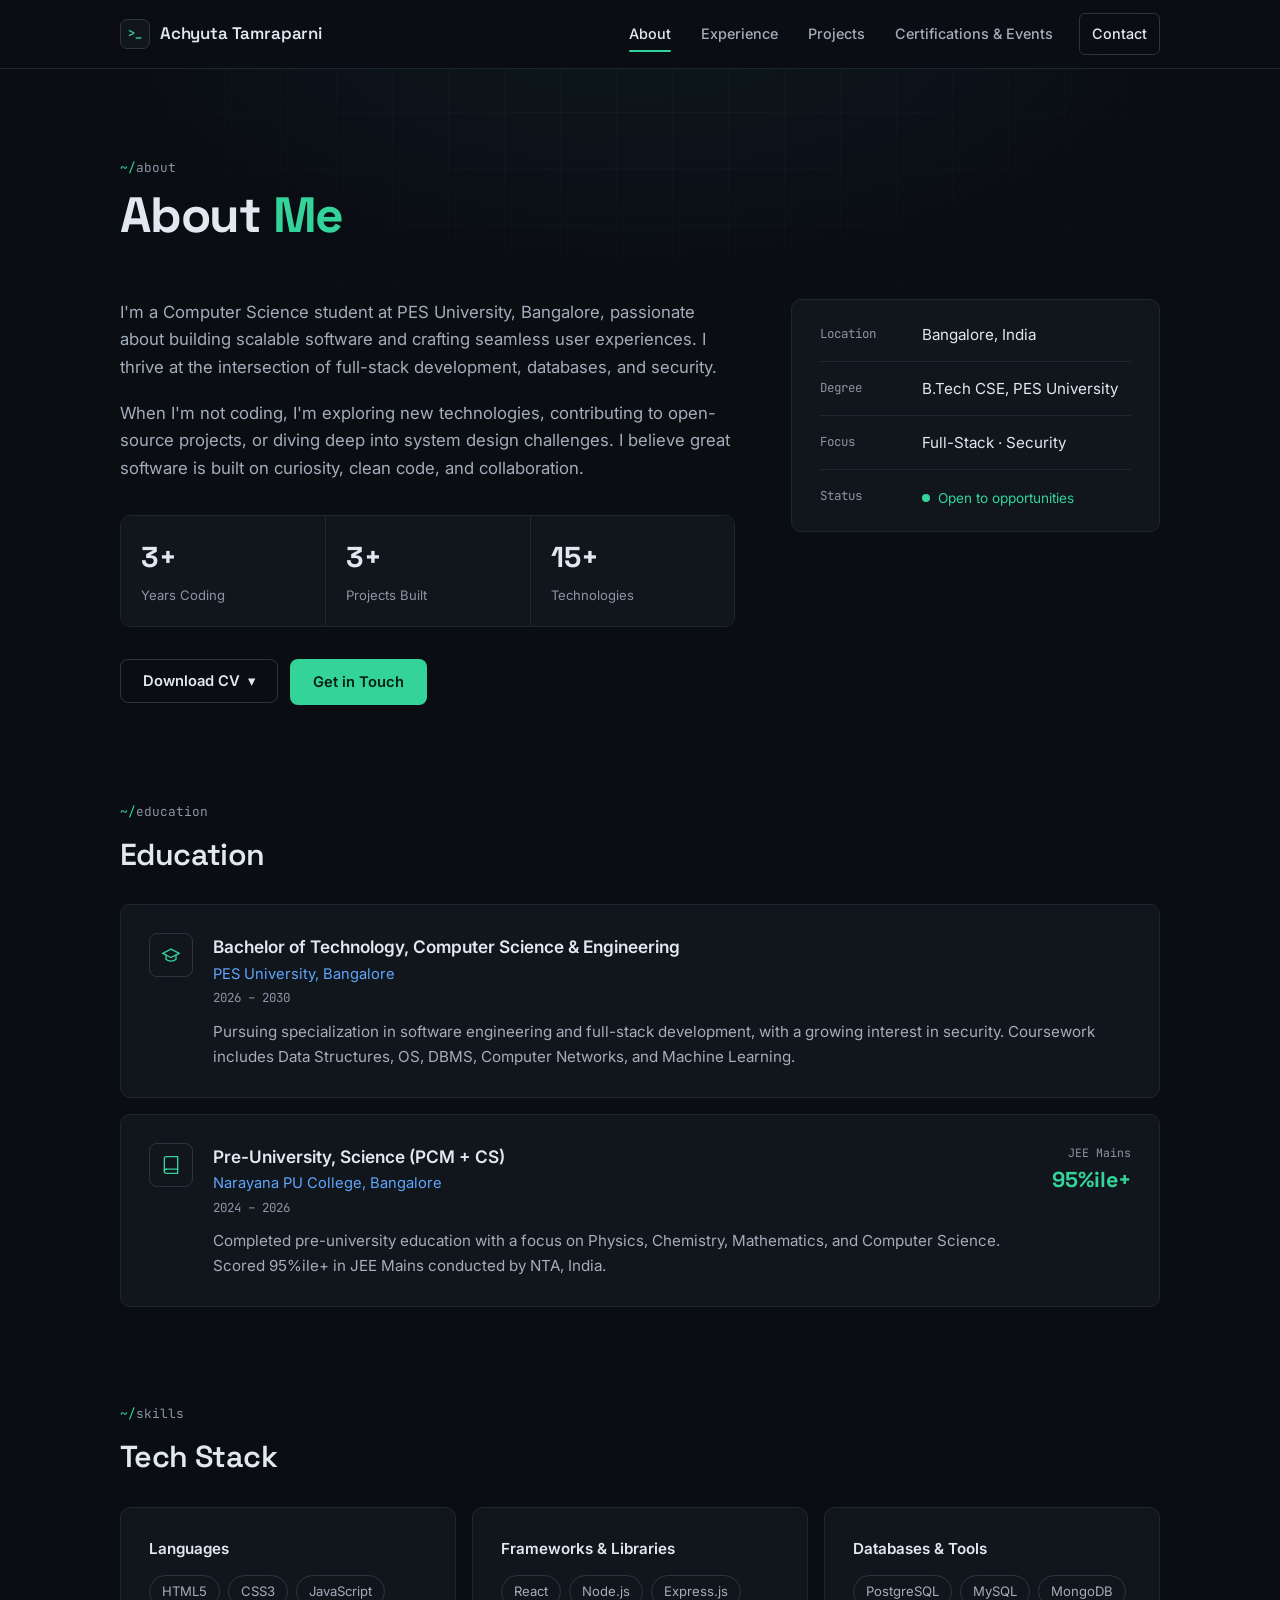
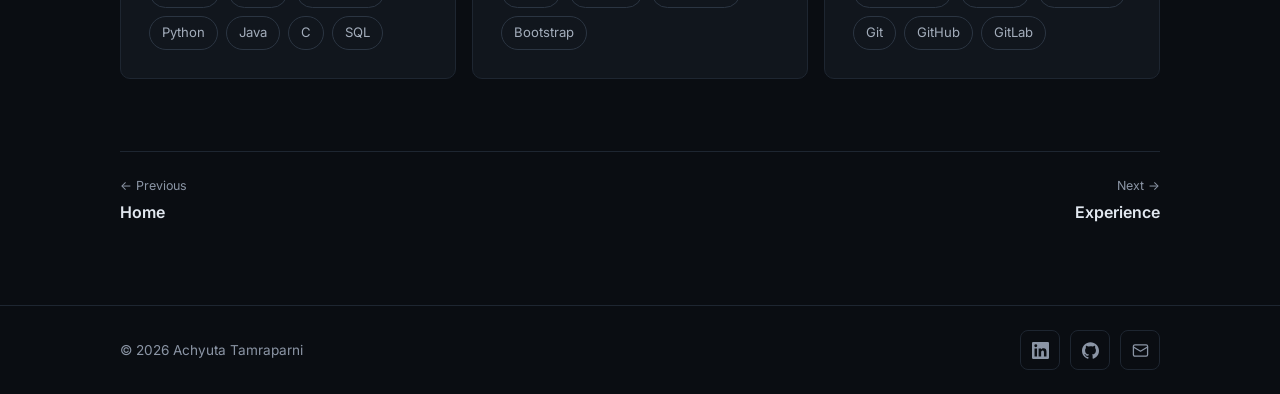
==== commit 411e4976: "Add dedicated Certifications & Events page - New certifications.html with Certifications, Hackathons" ====
--- a/about.html
+++ b/about.html
@@ -26,6 +26,7 @@
         <li><a href="about.html" aria-current="page">About</a></li>
         <li><a href="experience.html">Experience</a></li>
         <li><a href="projects.html">Projects</a></li>
+        <li><a href="certifications.html">Certifications &amp; Events</a></li>
         <li><a href="contact.html" class="nav-cta">Contact</a></li>
       </ul>
       <button class="hamburger" id="hamburger" aria-label="Toggle menu" aria-expanded="false" aria-controls="mobileMenu">
@@ -37,6 +38,7 @@
       <a href="about.html" aria-current="page">About</a>
       <a href="experience.html">Experience</a>
       <a href="projects.html">Projects</a>
+      <a href="certifications.html">Certifications &amp; Events</a>
       <a href="contact.html">Contact</a>
     </div>
   </nav>
@@ -113,79 +115,6 @@
       </div>
     </section>
 
-    <section class="section" id="achievements" aria-labelledby="achTitle">
-      <div class="kicker">achievements</div>
-      <h2 class="section-title"><span id="achTitle">Certifications, Events &amp; Awards</span></h2>
-      <!-- TODO: replace the placeholder certification and hackathon/event cards with real entries.
-           To add an entry, copy a card and set data-type to: cert, event or award. -->
-      <div class="ach-grid">
-        <article class="card ach-card reveal" data-type="award">
-          <div class="ach-top">
-            <span class="ach-type"><span class="icon-box"><svg viewBox="0 0 24 24" aria-hidden="true" stroke-linecap="round" stroke-linejoin="round"><circle cx="12" cy="8" r="6"/><path d="M15.48 12.89 17 22l-5-3-5 3 1.52-9.11"/></svg></span>Award</span>
-            <span class="ach-date">2026</span>
-          </div>
-          <div>
-            <h3 class="ach-title">JEE Mains: 95th percentile+</h3>
-            <div class="ach-org">National Testing Agency (NTA)</div>
-            <p class="ach-desc">National-level engineering entrance examination.</p>
-          </div>
-        </article>
-        <article class="card ach-card reveal" data-type="award">
-          <div class="ach-top">
-            <span class="ach-type"><span class="icon-box"><svg viewBox="0 0 24 24" aria-hidden="true" stroke-linecap="round" stroke-linejoin="round"><circle cx="12" cy="8" r="6"/><path d="M15.48 12.89 17 22l-5-3-5 3 1.52-9.11"/></svg></span>Award</span>
-            <span class="ach-date">2026</span>
-          </div>
-          <div>
-            <h3 class="ach-title">Distinction, Grade 12 Board Examinations</h3>
-            <div class="ach-org">Narayana PU College</div>
-          </div>
-        </article>
-        <article class="card ach-card reveal" data-type="award">
-          <div class="ach-top">
-            <span class="ach-type"><span class="icon-box"><svg viewBox="0 0 24 24" aria-hidden="true" stroke-linecap="round" stroke-linejoin="round"><circle cx="12" cy="8" r="6"/><path d="M15.48 12.89 17 22l-5-3-5 3 1.52-9.11"/></svg></span>Award</span>
-            <span class="ach-date">2024</span>
-          </div>
-          <div>
-            <h3 class="ach-title">Distinction, Grade 10 Board Examinations</h3>
-            <div class="ach-org">Capitol Public School</div>
-          </div>
-        </article>
-        <article class="card ach-card reveal" data-type="cert">
-          <div class="ach-top">
-            <span class="ach-type"><span class="icon-box"><svg viewBox="0 0 24 24" aria-hidden="true" stroke-linecap="round" stroke-linejoin="round"><path d="M12 22s8-4 8-10V5l-8-3-8 3v7c0 6 8 10 8 10z"/><path d="m9 12 2 2 4-4"/></svg></span>Certification</span>
-            <span class="ach-date">YYYY</span>
-          </div>
-          <div>
-            <h3 class="ach-title placeholder">Title</h3>
-            <div class="ach-org">Organiser / issuer</div>
-            <p class="ach-desc placeholder">Short description.</p>
-          </div>
-        </article>
-        <article class="card ach-card reveal" data-type="event">
-          <div class="ach-top">
-            <span class="ach-type"><span class="icon-box"><svg viewBox="0 0 24 24" aria-hidden="true" stroke-linecap="round" stroke-linejoin="round"><path d="M4 15s1-1 4-1 5 2 8 2 4-1 4-1V3s-1 1-4 1-5-2-8-2-4 1-4 1z"/><line x1="4" y1="22" x2="4" y2="15"/></svg></span>Hackathon</span>
-            <span class="ach-date">YYYY</span>
-          </div>
-          <div>
-            <h3 class="ach-title placeholder">Title</h3>
-            <div class="ach-org">Organiser / issuer</div>
-            <p class="ach-desc placeholder">Short description.</p>
-          </div>
-        </article>
-        <article class="card ach-card reveal" data-type="event">
-          <div class="ach-top">
-            <span class="ach-type"><span class="icon-box"><svg viewBox="0 0 24 24" aria-hidden="true" stroke-linecap="round" stroke-linejoin="round"><path d="M4 15s1-1 4-1 5 2 8 2 4-1 4-1V3s-1 1-4 1-5-2-8-2-4 1-4 1z"/><line x1="4" y1="22" x2="4" y2="15"/></svg></span>Event</span>
-            <span class="ach-date">YYYY</span>
-          </div>
-          <div>
-            <h3 class="ach-title placeholder">Title</h3>
-            <div class="ach-org">Organiser / issuer</div>
-            <p class="ach-desc placeholder">Short description.</p>
-          </div>
-        </article>
-      </div>
-    </section>
-
     <section class="section" id="skills" aria-labelledby="skillsTitle">
       <div class="kicker">skills</div>
       <h2 class="section-title"><span id="skillsTitle">Tech Stack</span></h2>
--- a/styles.css
+++ b/styles.css
@@ -1439,3 +1439,12 @@
     transform: none;
   }
 }
+
+.page-header+.ach-section,
+.page-header+.ach-section~.ach-section {
+  margin-top: clamp(40px, 6vw, 64px);
+}
+
+.page-header+.ach-section {
+  margin-top: 0;
+}
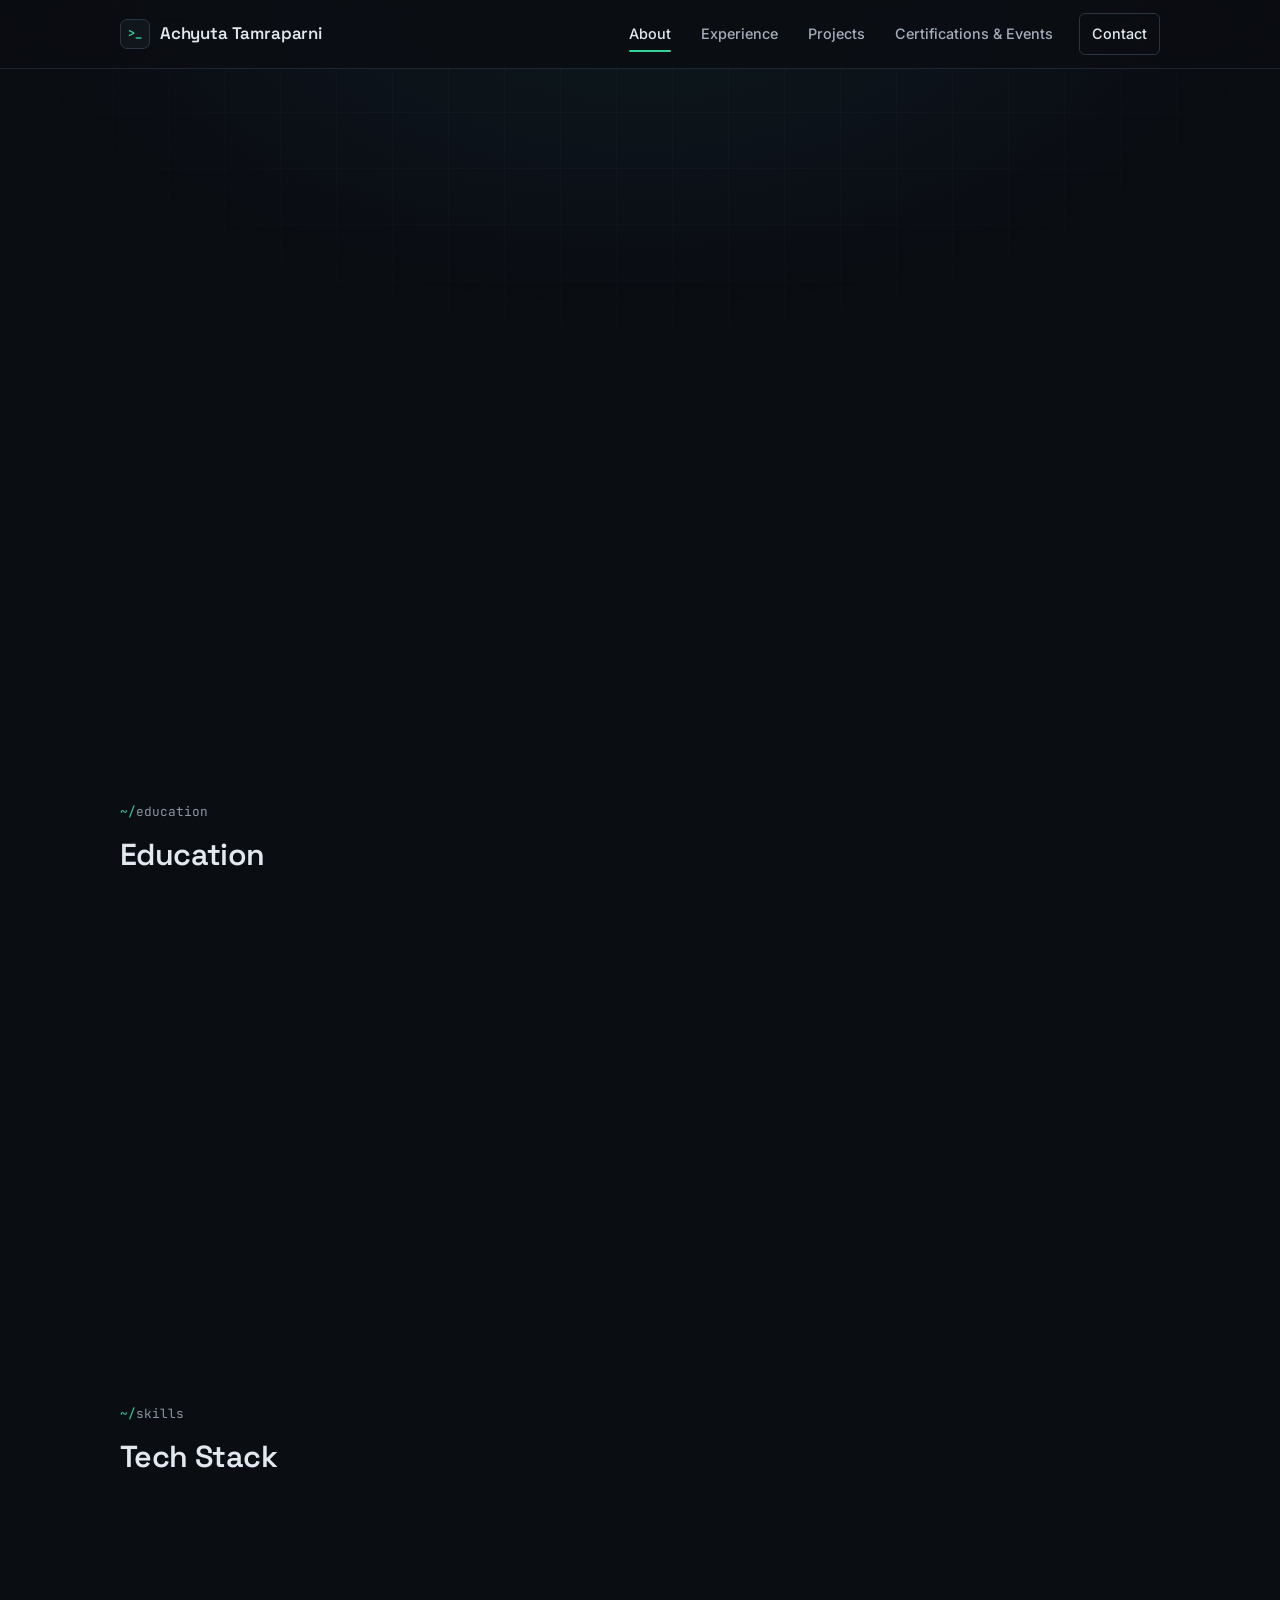
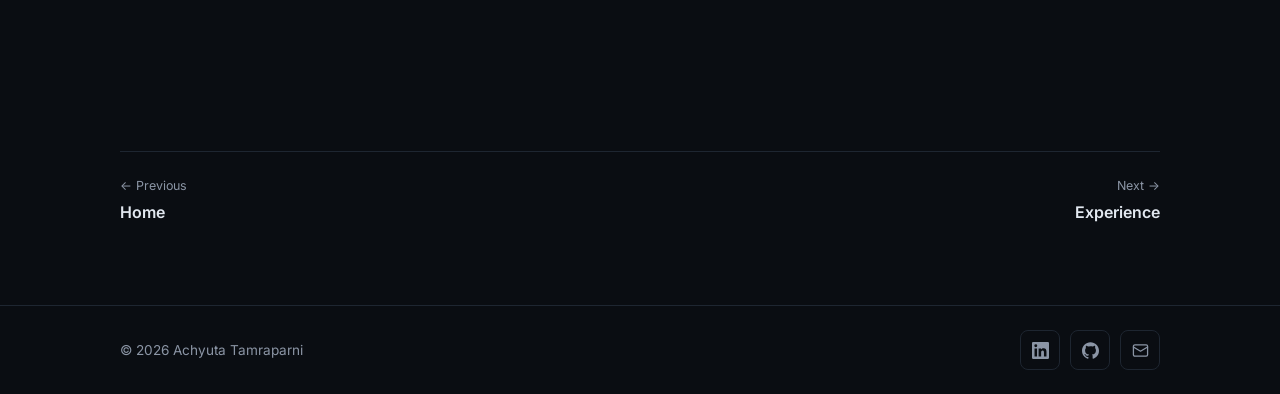
==== commit 13dea56a: "Add Vergemount role, skeleton loading and faster hero image - Experience: Technology Architect at Ve" ====
--- a/about.html
+++ b/about.html
@@ -8,13 +8,14 @@
   <meta name="description" content="About Achyuta Tamraparni: background, education and technical skills." />
   <meta property="og:title" content="About · Achyuta Tamraparni" />
   <meta property="og:description" content="About Achyuta Tamraparni: background, education and technical skills." />
-  <meta property="og:image" content="./yuta-img.jpeg" />
+  <meta property="og:image" content="https://ollivanter.github.io/yuta-tam/yuta-img.jpeg" />
   <meta name="theme-color" content="#0a0d12" />
   <link rel="icon" href="data:image/svg+xml,%3Csvg xmlns='http://www.w3.org/2000/svg' viewBox='0 0 32 32'%3E%3Crect width='32' height='32' rx='7' fill='%230a0d12'/%3E%3Ctext x='5' y='22' font-family='monospace' font-size='16' font-weight='700' fill='%2334d399'%3E&gt;_%3C/text%3E%3C/svg%3E" />
   <link rel="preconnect" href="https://fonts.googleapis.com" />
   <link rel="preconnect" href="https://fonts.gstatic.com" crossorigin />
   <link href="https://fonts.googleapis.com/css2?family=Inter:wght@400;500;600;700&family=JetBrains+Mono:wght@400;500;700&family=Space+Grotesk:wght@500;600;700&display=swap" rel="stylesheet" />
   <link rel="stylesheet" href="styles.css" />
+  <script>document.documentElement.classList.add('js', 'is-loading');</script>
 </head>
 
 <body>
--- a/styles.css
+++ b/styles.css
@@ -24,6 +24,9 @@
   --font-display: 'Space Grotesk', 'Inter', system-ui, sans-serif;
   --font-sans: 'Inter', system-ui, -apple-system, 'Segoe UI', Roboto, sans-serif;
   --font-mono: 'JetBrains Mono', ui-monospace, SFMono-Regular, Menlo, Consolas, monospace;
+
+  --skeleton: #1a212b;
+  --skeleton-shine: linear-gradient(100deg, transparent 30%, rgba(255, 255, 255, .05) 50%, transparent 70%);
 
   --radius: 10px;
   --nav-h: 68px;
@@ -596,12 +599,33 @@
   padding: 10px;
 }
 
+.photo-frame {
+  position: relative;
+  aspect-ratio: 4 / 5;
+  border-radius: 8px;
+  overflow: hidden;
+  background: var(--surface-2);
+}
+
+.photo-frame:not(.loaded)::before {
+  content: '';
+  position: absolute;
+  inset: 0;
+  background: var(--skeleton-shine);
+  background-size: 300% 100%;
+  animation: shimmer 1.4s ease-in-out infinite;
+}
+
 .hero-photo {
   width: 100%;
-  height: auto;
-  aspect-ratio: 4 / 5;
+  height: 100%;
   object-fit: cover;
-  border-radius: 8px;
+  opacity: 0;
+  transition: opacity .5s ease;
+}
+
+.photo-frame.loaded .hero-photo {
+  opacity: 1;
 }
 
 .hero-photo-initials {
@@ -615,6 +639,11 @@
 
 .hero-photo-card.no-img .hero-photo {
   display: none;
+}
+
+.hero-photo-card.no-img .hero-photo-initials {
+  position: absolute;
+  inset: 0;
 }
 
 .hero-photo-card.no-img .hero-photo-initials {
@@ -1038,6 +1067,16 @@
   font-size: .92rem;
 }
 
+.tl-meta {
+  display: grid;
+  justify-items: end;
+  gap: 6px;
+}
+
+.tl-header:last-child {
+  margin-bottom: 0;
+}
+
 .tl-date {
   font-family: var(--font-mono);
   font-size: .78rem;
@@ -1296,8 +1335,55 @@
   color: var(--muted);
 }
 
+/* ═══ SKELETON LOADING ═══
+   <html class="is-loading"> is set inline in <head> and removed by
+   typewriter.js once fonts and images are ready. Without JS the class is
+   never added, so content always shows. */
+html.is-loading .card,
+html.is-loading .terminal {
+  position: relative;
+}
+
+html.is-loading .card>*,
+html.is-loading .terminal>* {
+  visibility: hidden;
+}
+
+html.is-loading .card::before,
+html.is-loading .terminal::before {
+  content: '';
+  position: absolute;
+  inset: clamp(20px, 3vw, 28px);
+  background:
+    linear-gradient(var(--skeleton), var(--skeleton)) 0 0 / 38% 14px no-repeat,
+    linear-gradient(var(--skeleton), var(--skeleton)) 0 30px / 72% 12px no-repeat,
+    linear-gradient(var(--skeleton), var(--skeleton)) 0 56px / 92% 10px no-repeat,
+    linear-gradient(var(--skeleton), var(--skeleton)) 0 76px / 64% 10px no-repeat;
+}
+
+html.is-loading .card::after,
+html.is-loading .terminal::after {
+  content: '';
+  position: absolute;
+  inset: 0;
+  border-radius: inherit;
+  background: var(--skeleton-shine);
+  background-size: 300% 100%;
+  animation: shimmer 1.4s ease-in-out infinite;
+}
+
+@keyframes shimmer {
+  0% {
+    background-position: 100% 0;
+  }
+
+  100% {
+    background-position: 0 0;
+  }
+}
+
 /* ═══ REVEAL ANIMATION ═══ */
-.reveal {
+html.js .reveal {
   opacity: 0;
   transform: translateY(14px);
   transition: opacity .6s ease, transform .6s ease;
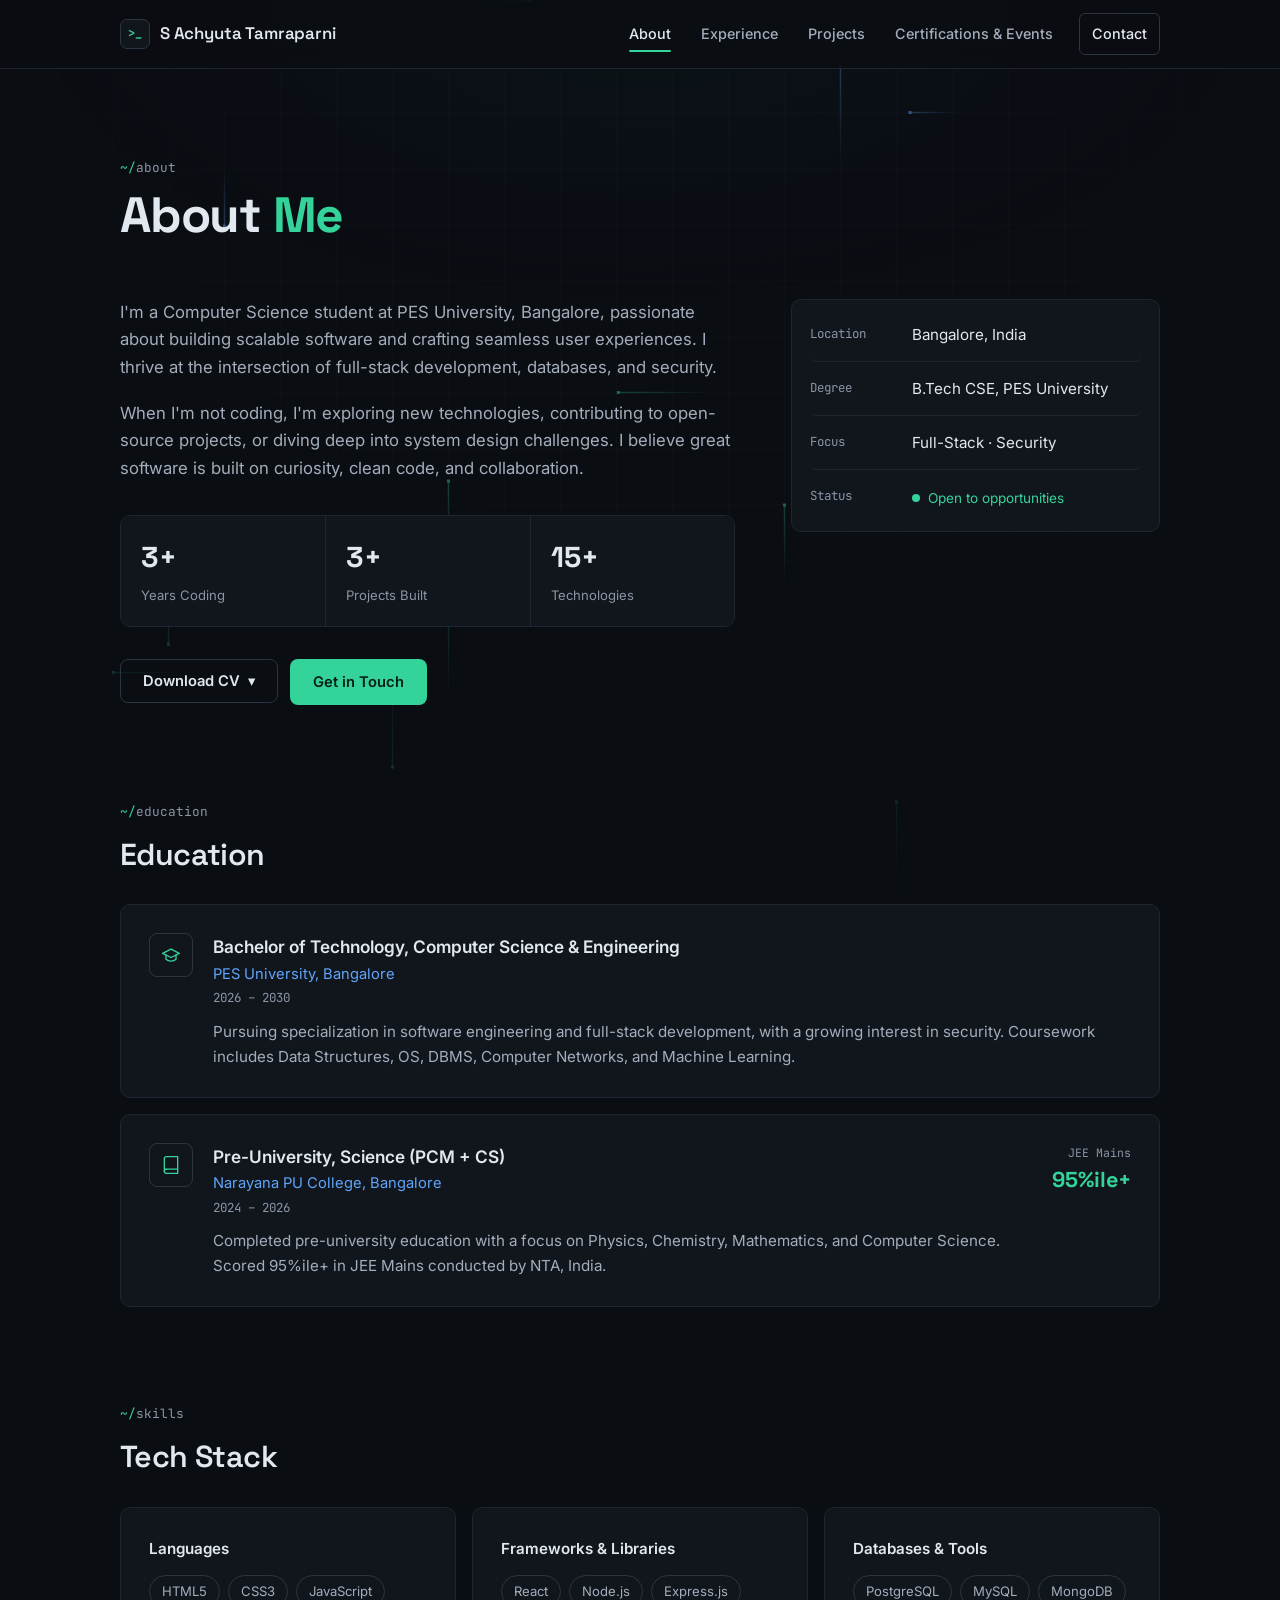
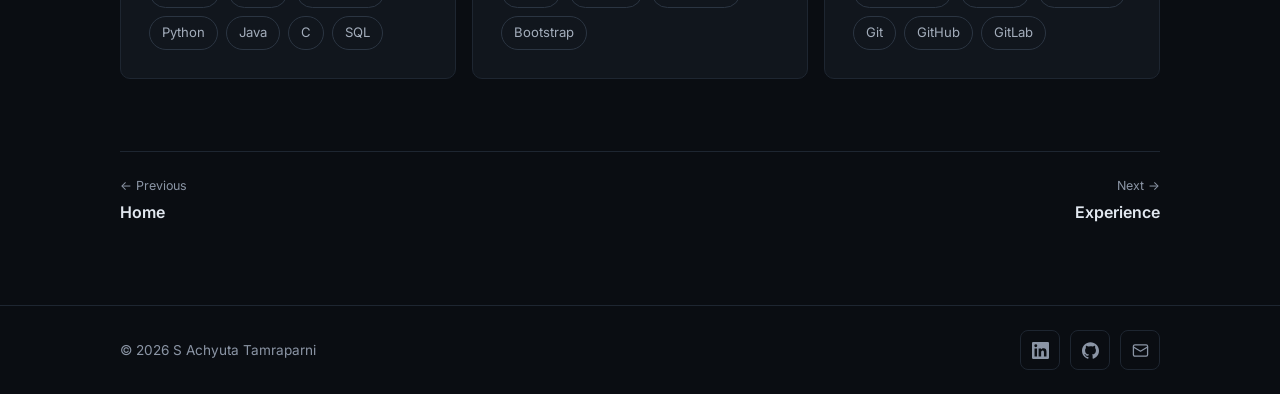
==== commit ea7d9f3b: "Use full name "S Achyuta Tamraparni" across the site Co-Authored-By: Claude Opus 5.5 <noreply@anthro" ====
--- a/about.html
+++ b/about.html
@@ -4,10 +4,10 @@
 <head>
   <meta charset="UTF-8" />
   <meta name="viewport" content="width=device-width, initial-scale=1.0" />
-  <title>About · Achyuta Tamraparni</title>
-  <meta name="description" content="About Achyuta Tamraparni: background, education and technical skills." />
-  <meta property="og:title" content="About · Achyuta Tamraparni" />
-  <meta property="og:description" content="About Achyuta Tamraparni: background, education and technical skills." />
+  <title>About · S Achyuta Tamraparni</title>
+  <meta name="description" content="About S Achyuta Tamraparni: background, education and technical skills." />
+  <meta property="og:title" content="About · S Achyuta Tamraparni" />
+  <meta property="og:description" content="About S Achyuta Tamraparni: background, education and technical skills." />
   <meta property="og:image" content="https://ollivanter.github.io/yuta-tam/yuta-img.jpeg" />
   <meta name="theme-color" content="#0a0d12" />
   <link rel="icon" href="data:image/svg+xml,%3Csvg xmlns='http://www.w3.org/2000/svg' viewBox='0 0 32 32'%3E%3Crect width='32' height='32' rx='7' fill='%230a0d12'/%3E%3Ctext x='5' y='22' font-family='monospace' font-size='16' font-weight='700' fill='%2334d399'%3E&gt;_%3C/text%3E%3C/svg%3E" />
@@ -22,7 +22,7 @@
   <a class="skip-link" href="#main">Skip to content</a>
   <nav id="navbar" aria-label="Primary">
     <div class="nav-inner">
-      <a class="logo" href="index.html"><span class="logo-mark" aria-hidden="true">&gt;_</span>Achyuta Tamraparni</a>
+      <a class="logo" href="index.html"><span class="logo-mark" aria-hidden="true">&gt;_</span>S Achyuta Tamraparni</a>
       <ul class="nav-links">
         <li><a href="about.html" aria-current="page">About</a></li>
         <li><a href="experience.html">Experience</a></li>
@@ -139,7 +139,7 @@
 
   <footer class="site-footer">
     <div class="footer-inner">
-      <span class="footer-copy">© <span id="year">2026</span> Achyuta Tamraparni</span>
+      <span class="footer-copy">© <span id="year">2026</span> S Achyuta Tamraparni</span>
       <div class="socials">
           <a href="https://www.linkedin.com/in/achyuta-tamraparni-a82a06256" class="social-link" aria-label="LinkedIn" target="_blank" rel="noopener"><svg viewBox="0 0 24 24" aria-hidden="true"><path d="M20.45 20.45h-3.56v-5.57c0-1.33-.03-3.04-1.85-3.04-1.86 0-2.14 1.45-2.14 2.95v5.66H9.34V9h3.41v1.56h.05c.48-.9 1.64-1.85 3.37-1.85 3.6 0 4.27 2.37 4.27 5.45v6.3zM5.34 7.43a2.07 2.07 0 1 1 0-4.14 2.07 2.07 0 0 1 0 4.14zm1.78 13.02H3.56V9h3.56v11.45zM22.22 0H1.77C.8 0 0 .78 0 1.73v20.54C0 23.22.8 24 1.77 24h20.45c.98 0 1.78-.78 1.78-1.73V1.73C24 .78 23.2 0 22.22 0z"/></svg></a>
           <a href="https://github.com/ollivanter" class="social-link" aria-label="GitHub" target="_blank" rel="noopener"><svg viewBox="0 0 24 24" aria-hidden="true"><path d="M12 .3C5.37.3 0 5.67 0 12.3c0 5.3 3.44 9.8 8.21 11.39.6.11.82-.26.82-.58v-2.03c-3.34.72-4.04-1.61-4.04-1.61-.55-1.39-1.34-1.76-1.34-1.76-1.09-.75.08-.73.08-.73 1.2.08 1.84 1.23 1.84 1.23 1.07 1.84 2.81 1.31 3.5 1 .11-.78.42-1.31.76-1.61-2.67-.3-5.47-1.33-5.47-5.93 0-1.31.47-2.38 1.24-3.22-.12-.3-.54-1.52.12-3.17 0 0 1.01-.32 3.3 1.23a11.5 11.5 0 0 1 3-.4c1.02.005 2.04.14 3 .4 2.28-1.55 3.29-1.23 3.29-1.23.66 1.65.24 2.87.12 3.17.77.84 1.23 1.91 1.23 3.22 0 4.61-2.81 5.63-5.48 5.92.43.37.81 1.1.81 2.22v3.29c0 .32.22.7.83.58C20.57 22.1 24 17.6 24 12.3 24 5.67 18.63.3 12 .3z"/></svg></a>
--- a/styles.css
+++ b/styles.css
@@ -75,6 +75,21 @@
   mask-image: radial-gradient(ellipse 70% 55% at 50% 0%, #000 20%, transparent 100%);
 }
 
+/* Animated grid + packets (drawn by typewriter.js); replaces the static grid */
+#bgfx {
+  position: fixed;
+  inset: 0;
+  z-index: -1;
+  pointer-events: none;
+  opacity: .5; /* overall background strength */
+  -webkit-mask-image: radial-gradient(ellipse 90% 85% at 50% 25%, #000 35%, transparent 100%);
+  mask-image: radial-gradient(ellipse 90% 85% at 50% 25%, #000 35%, transparent 100%);
+}
+
+html.has-bgfx body::before {
+  display: none;
+}
+
 /* Soft accent glow at the top of the viewport */
 body::after {
   content: '';
@@ -86,7 +101,7 @@
   transform: translateX(-50%);
   z-index: -1;
   pointer-events: none;
-  background: radial-gradient(ellipse at center, rgba(52, 211, 153, .06), rgba(96, 165, 250, .03) 40%, transparent 70%);
+  background: radial-gradient(ellipse at center, rgba(52, 211, 153, .035), rgba(96, 165, 250, .015) 40%, transparent 70%);
 }
 
 img {
@@ -670,11 +685,42 @@
   border: 1px solid var(--border);
   border-radius: var(--radius);
   padding: clamp(20px, 3vw, 28px);
-  transition: border-color .25s, transform .25s;
-}
-
+  transition: border-color .25s, background-color .25s, box-shadow .25s, translate .25s;
+}
+
+/* Subtle lift on hover. Uses the standalone `translate` property so it
+   doesn't fight the reveal animation's `transform`. */
 .card:hover {
-  border-color: var(--border-strong);
+  border-color: rgba(52, 211, 153, .3);
+  background-color: #131a22;
+  box-shadow: 0 10px 30px -18px rgba(52, 211, 153, .25);
+  translate: 0 -2px;
+}
+
+.card .icon-box {
+  transition: border-color .25s, background-color .25s;
+}
+
+.card:hover .icon-box {
+  border-color: rgba(52, 211, 153, .4);
+  background-color: var(--accent-dim);
+}
+
+/* Static info rows don't need to lift */
+.info-card:hover {
+  translate: none;
+}
+
+.info-row {
+  transition: background-color .2s;
+  margin: 0 -10px;
+  padding-left: 10px;
+  padding-right: 10px;
+  border-radius: 6px;
+}
+
+.info-row:hover {
+  background-color: rgba(255, 255, 255, .02);
 }
 
 .placeholder {
@@ -1008,12 +1054,13 @@
   border-radius: 999px;
   font-size: .82rem;
   color: var(--text-dim);
-  transition: color .2s, border-color .2s;
+  transition: color .2s, border-color .2s, background-color .2s;
 }
 
 .skill-chip:hover {
   color: var(--accent);
   border-color: var(--accent);
+  background-color: var(--accent-dim);
 }
 
 /* ═══ EXPERIENCE (timeline) ═══ */
@@ -1121,7 +1168,6 @@
 
 .project-card:hover {
   border-color: rgba(52, 211, 153, .45);
-  transform: translateY(-2px);
 }
 
 .project-top {
@@ -1386,10 +1432,10 @@
 html.js .reveal {
   opacity: 0;
   transform: translateY(14px);
-  transition: opacity .6s ease, transform .6s ease;
-}
-
-.reveal.visible {
+  transition: opacity .6s ease, transform .6s ease, border-color .25s, background-color .25s, box-shadow .25s, translate .25s;
+}
+
+html.js .reveal.visible {
   opacity: 1;
   transform: none;
 }
@@ -1520,7 +1566,7 @@
     scroll-behavior: auto !important;
   }
 
-  .reveal {
+  html.js .reveal {
     opacity: 1;
     transform: none;
   }
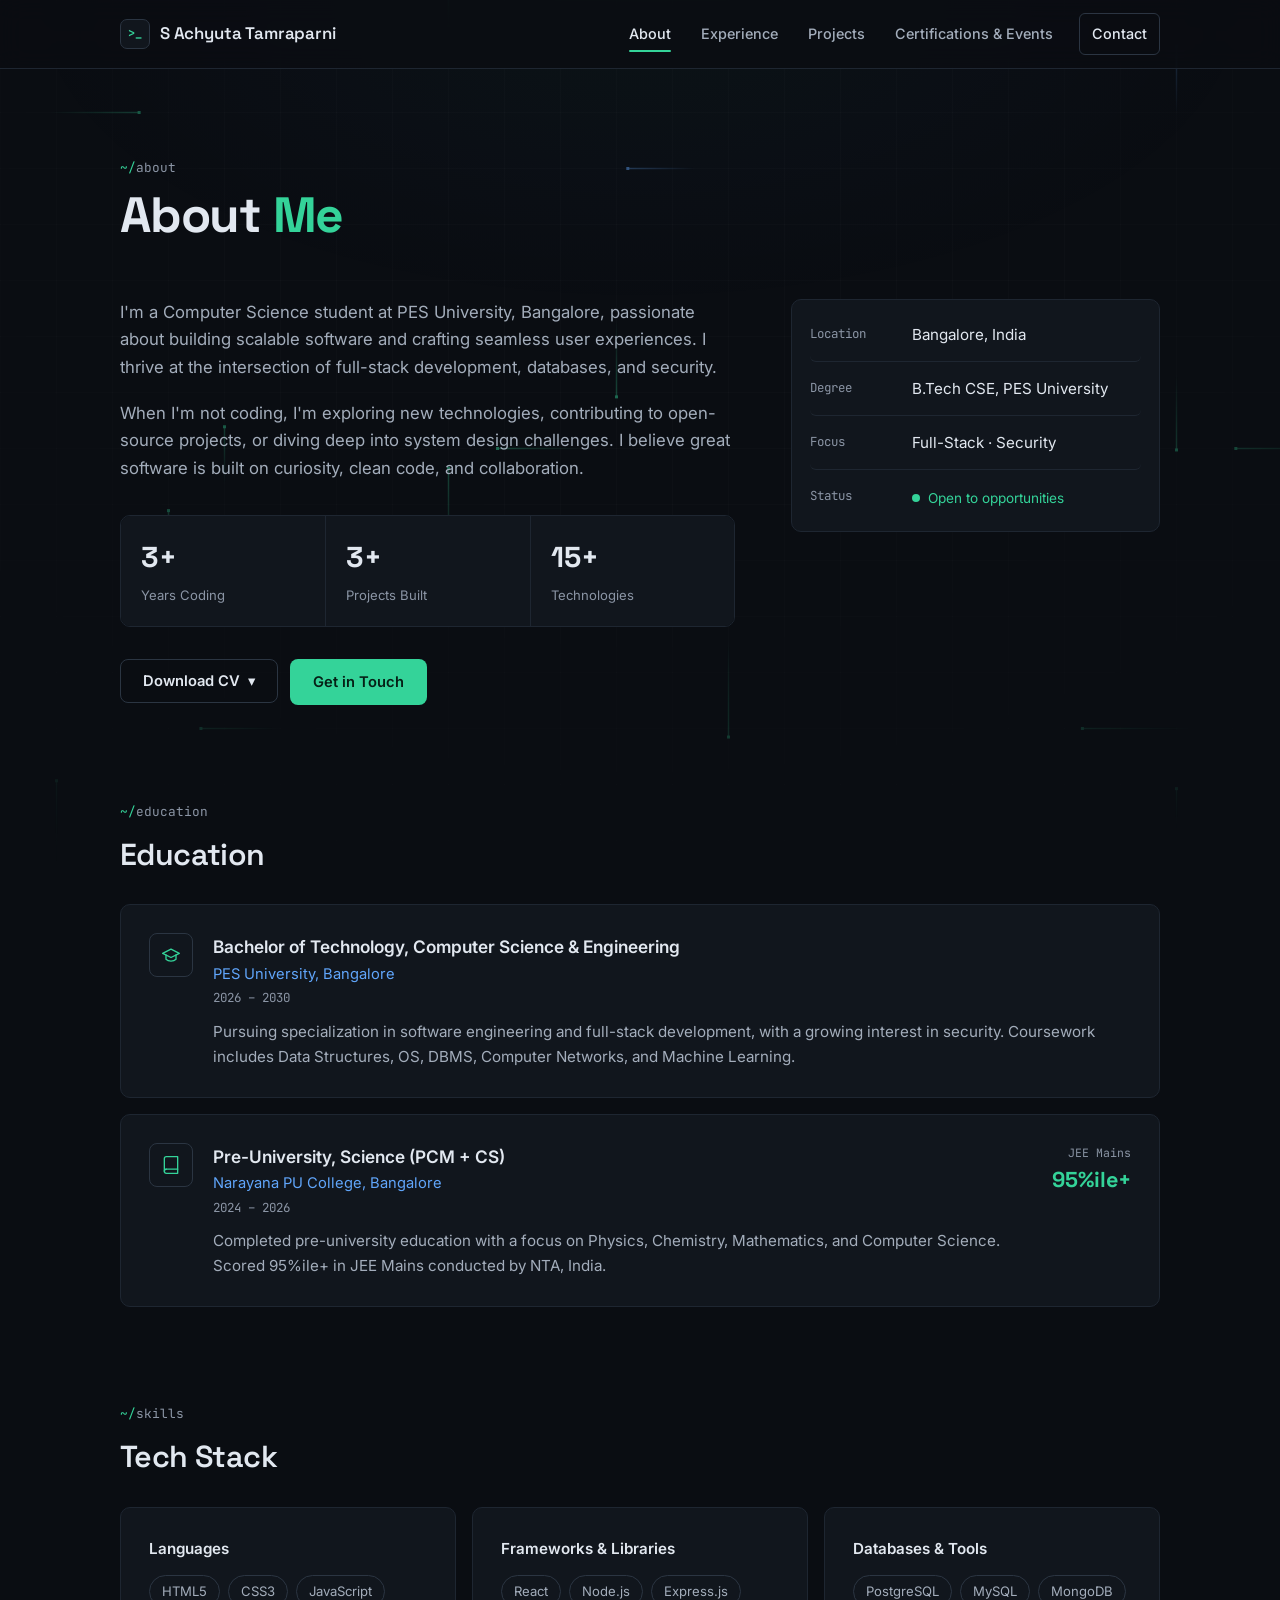
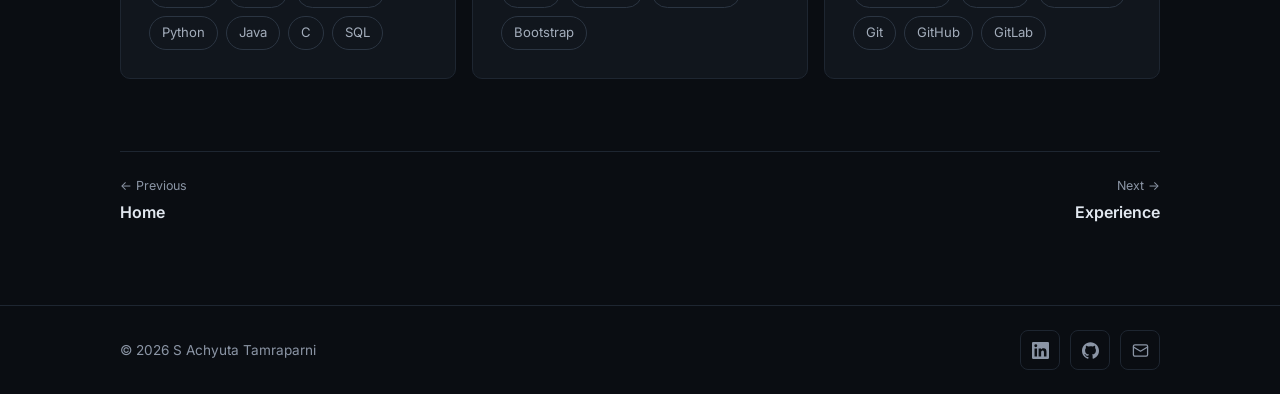
==== commit ab5b0ceb: "Update LinkedIn URL to /in/s-achyuta-tamraparni across site and CV Co-Authored-By: Claude Opus 5.5 <" ====
--- a/about.html
+++ b/about.html
@@ -141,7 +141,7 @@
     <div class="footer-inner">
       <span class="footer-copy">© <span id="year">2026</span> S Achyuta Tamraparni</span>
       <div class="socials">
-          <a href="https://www.linkedin.com/in/achyuta-tamraparni-a82a06256" class="social-link" aria-label="LinkedIn" target="_blank" rel="noopener"><svg viewBox="0 0 24 24" aria-hidden="true"><path d="M20.45 20.45h-3.56v-5.57c0-1.33-.03-3.04-1.85-3.04-1.86 0-2.14 1.45-2.14 2.95v5.66H9.34V9h3.41v1.56h.05c.48-.9 1.64-1.85 3.37-1.85 3.6 0 4.27 2.37 4.27 5.45v6.3zM5.34 7.43a2.07 2.07 0 1 1 0-4.14 2.07 2.07 0 0 1 0 4.14zm1.78 13.02H3.56V9h3.56v11.45zM22.22 0H1.77C.8 0 0 .78 0 1.73v20.54C0 23.22.8 24 1.77 24h20.45c.98 0 1.78-.78 1.78-1.73V1.73C24 .78 23.2 0 22.22 0z"/></svg></a>
+          <a href="https://www.linkedin.com/in/s-achyuta-tamraparni" class="social-link" aria-label="LinkedIn" target="_blank" rel="noopener"><svg viewBox="0 0 24 24" aria-hidden="true"><path d="M20.45 20.45h-3.56v-5.57c0-1.33-.03-3.04-1.85-3.04-1.86 0-2.14 1.45-2.14 2.95v5.66H9.34V9h3.41v1.56h.05c.48-.9 1.64-1.85 3.37-1.85 3.6 0 4.27 2.37 4.27 5.45v6.3zM5.34 7.43a2.07 2.07 0 1 1 0-4.14 2.07 2.07 0 0 1 0 4.14zm1.78 13.02H3.56V9h3.56v11.45zM22.22 0H1.77C.8 0 0 .78 0 1.73v20.54C0 23.22.8 24 1.77 24h20.45c.98 0 1.78-.78 1.78-1.73V1.73C24 .78 23.2 0 22.22 0z"/></svg></a>
           <a href="https://github.com/ollivanter" class="social-link" aria-label="GitHub" target="_blank" rel="noopener"><svg viewBox="0 0 24 24" aria-hidden="true"><path d="M12 .3C5.37.3 0 5.67 0 12.3c0 5.3 3.44 9.8 8.21 11.39.6.11.82-.26.82-.58v-2.03c-3.34.72-4.04-1.61-4.04-1.61-.55-1.39-1.34-1.76-1.34-1.76-1.09-.75.08-.73.08-.73 1.2.08 1.84 1.23 1.84 1.23 1.07 1.84 2.81 1.31 3.5 1 .11-.78.42-1.31.76-1.61-2.67-.3-5.47-1.33-5.47-5.93 0-1.31.47-2.38 1.24-3.22-.12-.3-.54-1.52.12-3.17 0 0 1.01-.32 3.3 1.23a11.5 11.5 0 0 1 3-.4c1.02.005 2.04.14 3 .4 2.28-1.55 3.29-1.23 3.29-1.23.66 1.65.24 2.87.12 3.17.77.84 1.23 1.91 1.23 3.22 0 4.61-2.81 5.63-5.48 5.92.43.37.81 1.1.81 2.22v3.29c0 .32.22.7.83.58C20.57 22.1 24 17.6 24 12.3 24 5.67 18.63.3 12 .3z"/></svg></a>
           <a href="mailto:achyutatamweb@gmail.com" class="social-link" aria-label="Email"><svg class="stroke" viewBox="0 0 24 24" aria-hidden="true" stroke-linecap="round" stroke-linejoin="round"><rect x="2" y="4" width="20" height="16" rx="2"/><path d="m22 7-10 6L2 7"/></svg></a>
         </div>
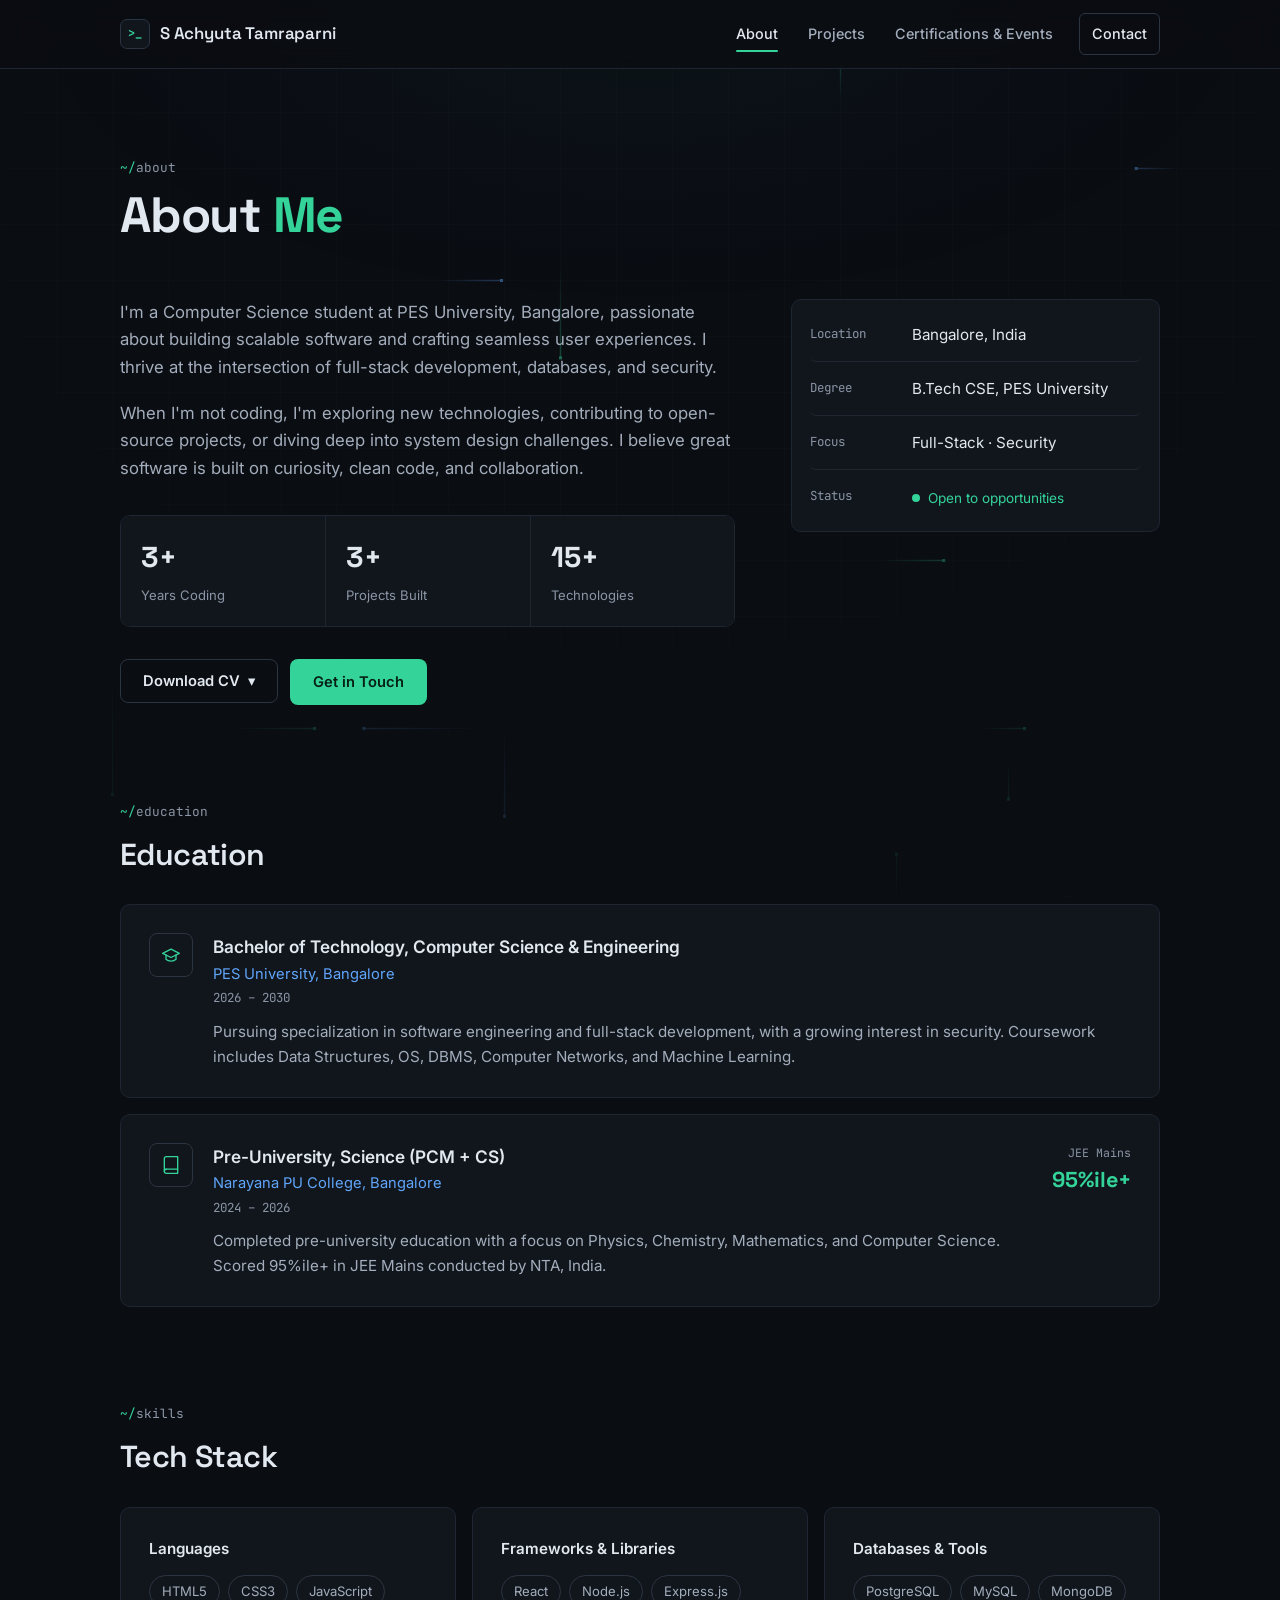
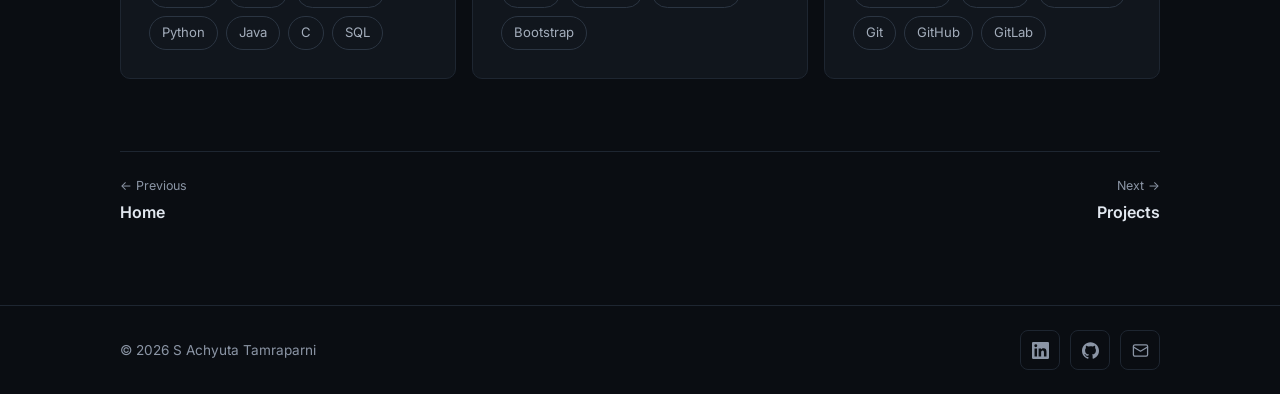
==== commit 864aaef5: "Remove Experience page (Vergemount) and all links to it Co-Authored-By: Claude Opus 5.5 <noreply@ant" ====
--- a/about.html
+++ b/about.html
@@ -25,7 +25,6 @@
       <a class="logo" href="index.html"><span class="logo-mark" aria-hidden="true">&gt;_</span>S Achyuta Tamraparni</a>
       <ul class="nav-links">
         <li><a href="about.html" aria-current="page">About</a></li>
-        <li><a href="experience.html">Experience</a></li>
         <li><a href="projects.html">Projects</a></li>
         <li><a href="certifications.html">Certifications &amp; Events</a></li>
         <li><a href="contact.html" class="nav-cta">Contact</a></li>
@@ -37,7 +36,6 @@
     <div class="mobile-menu" id="mobileMenu">
       <a href="index.html">Home</a>
       <a href="about.html" aria-current="page">About</a>
-      <a href="experience.html">Experience</a>
       <a href="projects.html">Projects</a>
       <a href="certifications.html">Certifications &amp; Events</a>
       <a href="contact.html">Contact</a>
@@ -134,7 +132,7 @@
         </div>
       </div>
     </section>
-    <nav class="pager" aria-label="Page navigation"><a href="index.html" class="prev"><span>← Previous</span>Home</a><a href="experience.html" class="next"><span>Next →</span>Experience</a></nav>
+    <nav class="pager" aria-label="Page navigation"><a href="index.html" class="prev"><span>← Previous</span>Home</a><a href="projects.html" class="next"><span>Next →</span>Projects</a></nav>
   </main>
 
   <footer class="site-footer">
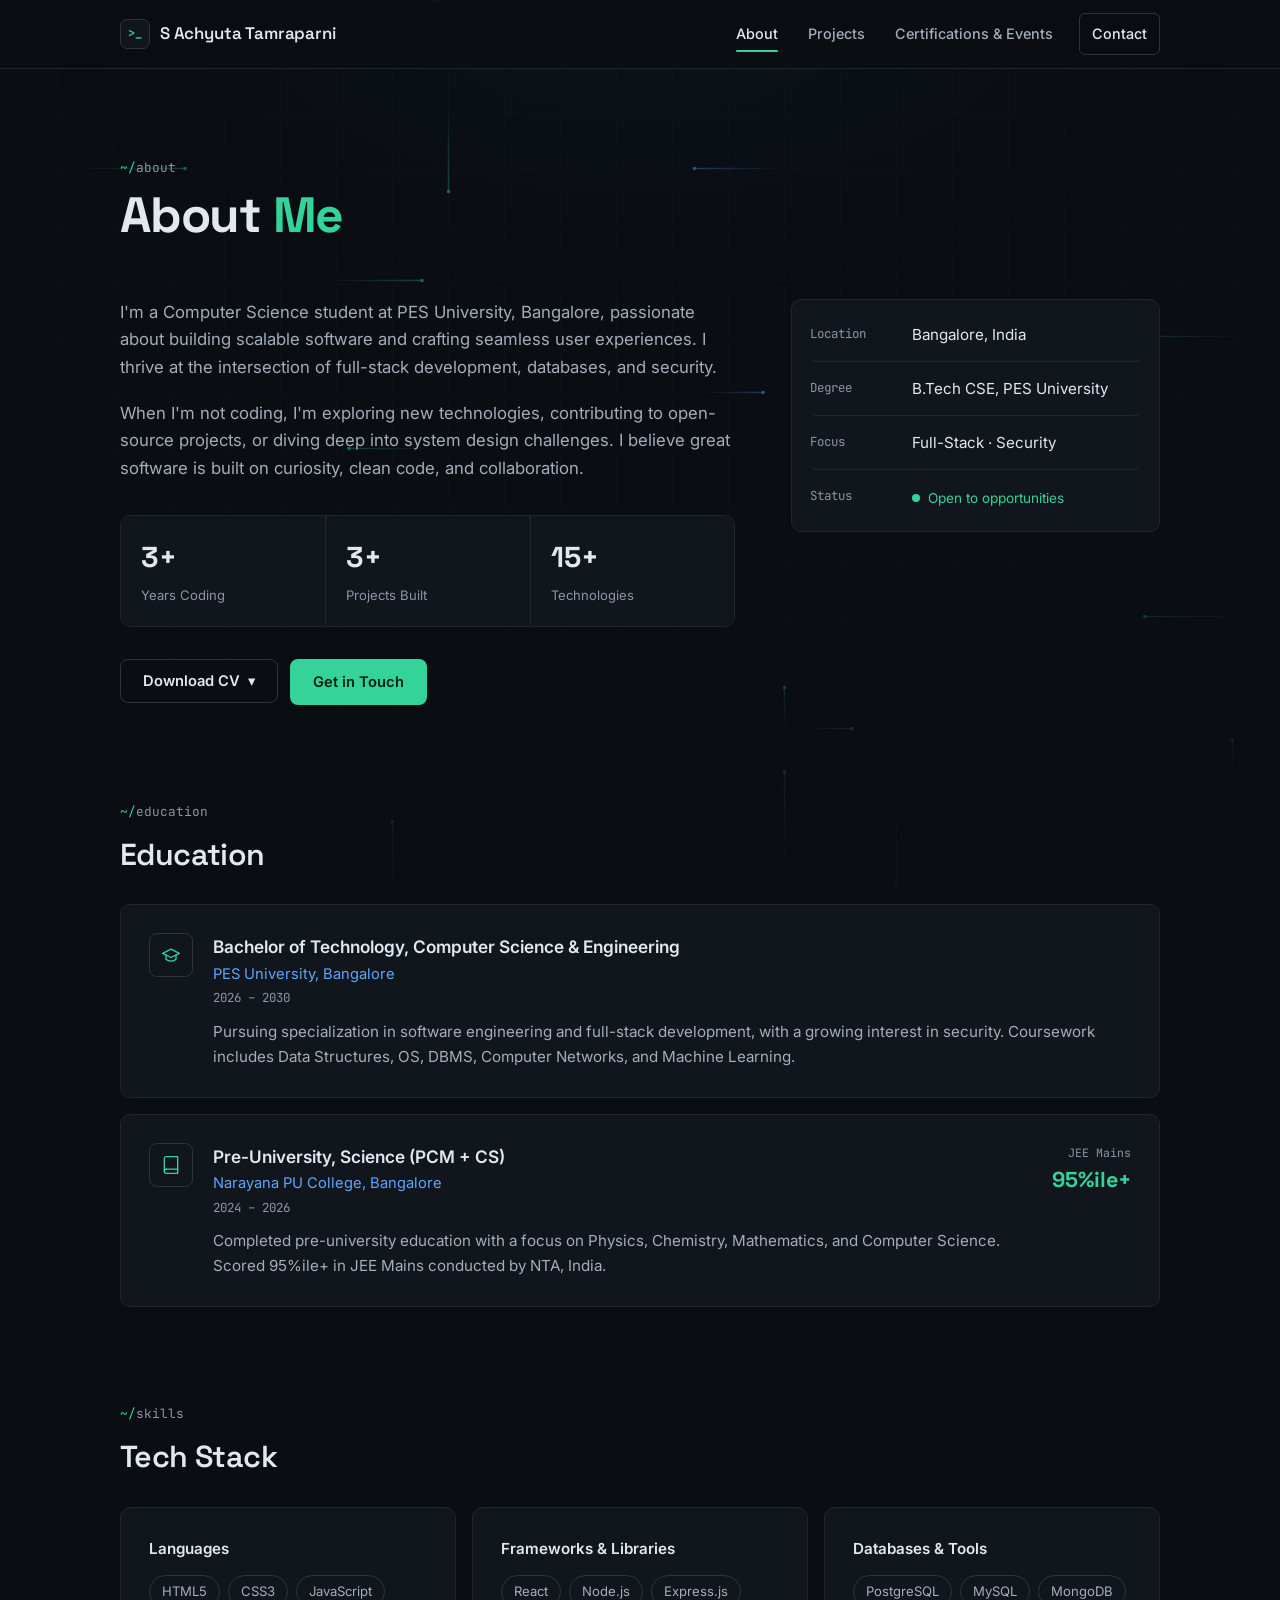
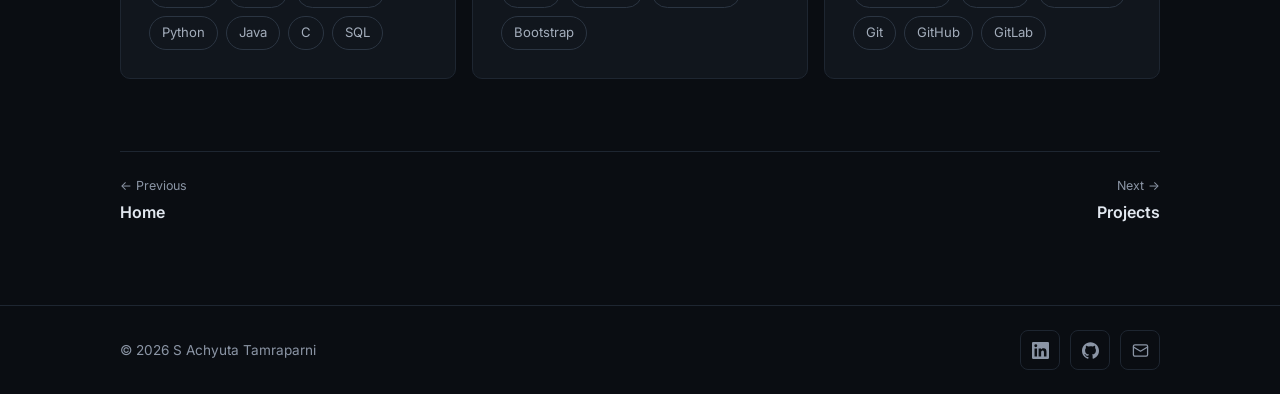
==== commit 0d8b5894: "Launch polish: add Life Automations project, LinkedIn preview card, 404 page - Projects: add Life Au" ====
--- a/about.html
+++ b/about.html
@@ -8,7 +8,18 @@
   <meta name="description" content="About S Achyuta Tamraparni: background, education and technical skills." />
   <meta property="og:title" content="About · S Achyuta Tamraparni" />
   <meta property="og:description" content="About S Achyuta Tamraparni: background, education and technical skills." />
-  <meta property="og:image" content="https://ollivanter.github.io/yuta-tam/yuta-img.jpeg" />
+  <meta property="og:image" content="https://ollivanter.github.io/yuta-tam/og-card.png" />
+  <meta property="og:image:width" content="1200" />
+  <meta property="og:image:height" content="630" />
+  <meta property="og:image:alt" content="S Achyuta Tamraparni: CS Undergrad at PES University, full-stack developer" />
+  <meta property="og:url" content="https://ollivanter.github.io/yuta-tam/about.html" />
+  <meta property="og:type" content="website" />
+  <meta property="og:site_name" content="S Achyuta Tamraparni" />
+  <meta name="twitter:card" content="summary_large_image" />
+  <meta name="twitter:title" content="About · S Achyuta Tamraparni" />
+  <meta name="twitter:description" content="About S Achyuta Tamraparni: background, education and technical skills." />
+  <meta name="twitter:image" content="https://ollivanter.github.io/yuta-tam/og-card.png" />
+  <link rel="canonical" href="https://ollivanter.github.io/yuta-tam/about.html" />
   <meta name="theme-color" content="#0a0d12" />
   <link rel="icon" href="data:image/svg+xml,%3Csvg xmlns='http://www.w3.org/2000/svg' viewBox='0 0 32 32'%3E%3Crect width='32' height='32' rx='7' fill='%230a0d12'/%3E%3Ctext x='5' y='22' font-family='monospace' font-size='16' font-weight='700' fill='%2334d399'%3E&gt;_%3C/text%3E%3C/svg%3E" />
   <link rel="preconnect" href="https://fonts.googleapis.com" />
--- a/styles.css
+++ b/styles.css
@@ -1157,7 +1157,7 @@
 /* ═══ PROJECTS ═══ */
 .projects-grid {
   display: grid;
-  grid-template-columns: repeat(auto-fit, minmax(min(100%, 300px), 1fr));
+  grid-template-columns: repeat(auto-fit, minmax(min(100%, 380px), 1fr));
   gap: 20px;
 }
 
